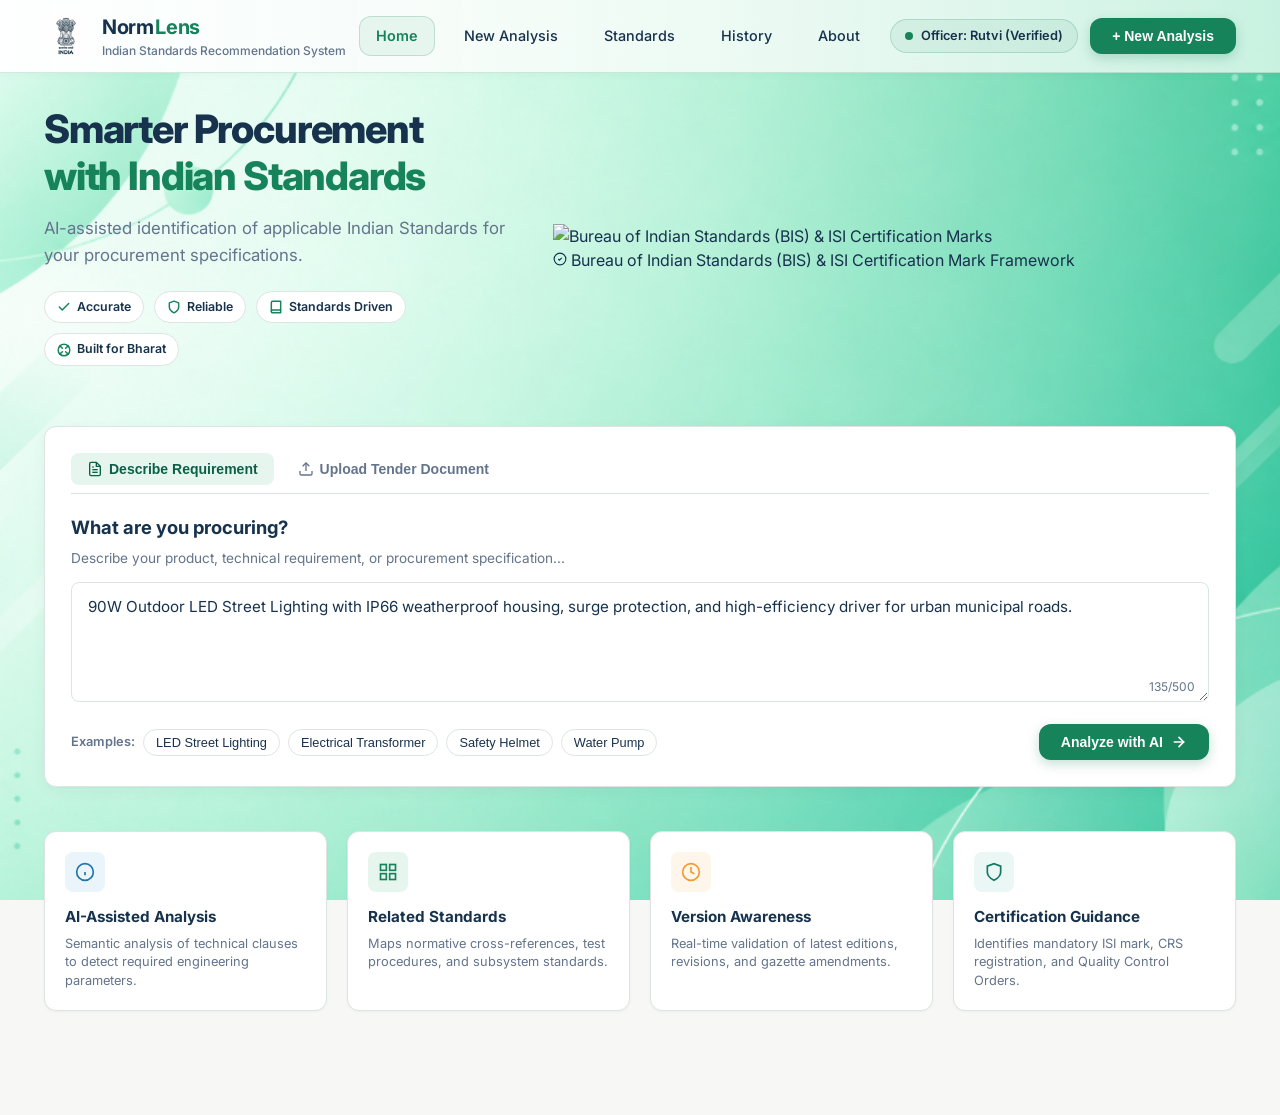
==== Frontend/index.html @ 48583208 "feat(track-02): Implement Database, Authentication, History Audit, and Frontend API Integration (Rut" ====
<!DOCTYPE html>
<html lang="en">
<head>
  <meta charset="UTF-8">
  <meta name="viewport" content="width=device-width, initial-scale=1.0">
  <title>NormLens — Indian Standards Recommendation System | SIH 2026</title>
  <link rel="preconnect" href="https://fonts.googleapis.com">
  <link rel="preconnect" href="https://fonts.gstatic.com" crossorigin>
  <link href="https://fonts.googleapis.com/css2?family=Inter:wght@400;500;600;700;800&display=swap" rel="stylesheet">
  <link rel="stylesheet" href="styles.css">
</head>
<body>

  <!-- Primary Site Navigation -->
  <header class="site-header">
    <div class="header-container">
      <div class="brand-group" data-navigate="home">
        <div class="emblem-icon">
          <!-- State Emblem of India (Simple 2D Flat Lion Capital) -->
          <img 
            src="assets/state_emblem_of_india_2d.jpg" 
            alt="State Emblem of India" 
            class="national-emblem-img">
        </div>
        <div class="brand-titles">
          <div class="brand-title">
            Norm<span class="highlight">Lens</span>
          </div>
          <div class="brand-subtitle">Indian Standards Recommendation System</div>
        </div>
      </div>

      <nav class="site-nav">
        <a class="nav-link active" data-navigate="home" data-view="home">Home</a>
        <a class="nav-link" data-navigate="new-analysis" data-view="new-analysis">New Analysis</a>
        <a class="nav-link" data-navigate="standards" data-view="standards">Standards</a>
        <a class="nav-link" data-navigate="history" data-view="history">History</a>
        <a class="nav-link" data-navigate="about" data-view="about">About</a>
      </nav>

      <div class="header-actions" style="display: flex; gap: 12px; align-items: center;">
        <div id="officerStatusBadge" class="officer-badge" style="display: flex; align-items: center; gap: 8px; font-size: 0.8rem; font-weight: 600; background: rgba(22,131,91,0.08); padding: 6px 14px; border-radius: 20px; border: 1px solid rgba(22,131,91,0.2); cursor: pointer;" onclick="promptOfficerLogin()">
          <span style="width: 8px; height: 8px; background: #16835B; border-radius: 50%;"></span>
          <span id="officerNameDisplay">Officer: Rutvi (Verified)</span>
        </div>
        <button class="btn-primary" data-navigate="new-analysis">
          <span>+ New Analysis</span>
        </button>
      </div>
    </div>
  </header>


  <!-- Main Application Body -->
  <main class="main-wrapper">

    <!-- ==========================================
         VIEW 1: HOME PAGE
         ========================================== -->
    <section id="view-home" class="view-section active">
      <!-- Hero Section -->
      <div class="hero-grid">
        <div class="hero-left">
          <h1 class="hero-heading">
            Smarter Procurement <br>
            <span class="green-text">with Indian Standards</span>
          </h1>
          <p class="hero-subheading">
            AI-assisted identification of applicable Indian Standards for your procurement specifications.
          </p>

          <div class="trust-badges-row">
            <div class="trust-badge-item">
              <svg width="14" height="14" viewBox="0 0 24 24" fill="none" stroke="currentColor" stroke-width="2.5" stroke-linecap="round" stroke-linejoin="round"><polyline points="20 6 9 17 4 12"></polyline></svg>
              Accurate
            </div>
            <div class="trust-badge-item">
              <svg width="14" height="14" viewBox="0 0 24 24" fill="none" stroke="currentColor" stroke-width="2.5" stroke-linecap="round" stroke-linejoin="round"><path d="M12 22s8-4 8-10V5l-8-3-8 3v7c0 6 8 10 8 10z"></path></svg>
              Reliable
            </div>
            <div class="trust-badge-item">
              <svg width="14" height="14" viewBox="0 0 24 24" fill="none" stroke="currentColor" stroke-width="2.5" stroke-linecap="round" stroke-linejoin="round"><path d="M4 19.5A2.5 2.5 0 0 1 6.5 17H20"></path><path d="M6.5 2H20v20H6.5A2.5 2.5 0 0 1 4 19.5v-15A2.5 2.5 0 0 1 6.5 2z"></path></svg>
              Standards Driven
            </div>
            <div class="trust-badge-item">
              <svg width="14" height="14" viewBox="0 0 24 24" fill="none" stroke="currentColor" stroke-width="2.5" stroke-linecap="round" stroke-linejoin="round"><circle cx="12" cy="12" r="10"></circle><path d="m4.93 4.93 4.24 4.24"></path><path d="m14.83 9.17 4.24-4.24"></path><path d="m14.83 14.83 4.24 4.24"></path><path d="m9.17 14.83-4.24 4.24"></path></svg>
              Built for Bharat
            </div>
          </div>
        </div>

        <!-- Institutional Indian Standards Certification Showcase -->
        <div class="hero-illustration-box">
          <div class="standards-showcase-wrap">
            <img 
              src="assets/indian_standards_marks.jpg" 
              alt="Bureau of Indian Standards (BIS) & ISI Certification Marks" 
              class="standards-showcase-img">
          </div>
          <div class="illustration-caption">
            <svg width="14" height="14" viewBox="0 0 24 24" fill="none" stroke="currentColor" stroke-width="2"><circle cx="12" cy="12" r="10"></circle><path d="m9 12 2 2 4-4"></path></svg>
            Bureau of Indian Standards (BIS) & ISI Certification Mark Framework
          </div>
        </div>
      </div>

      <!-- Main User Action Card -->
      <div class="procurement-card" id="homeInputCard">
        <div class="card-tab-nav">
          <button class="tab-btn active" data-tab="text" onclick="switchTab('text', 'home')">
            <svg width="16" height="16" viewBox="0 0 24 24" fill="none" stroke="currentColor" stroke-width="2"><path d="M14 2H6a2 2 0 0 0-2 2v16a2 2 0 0 0 2 2h12a2 2 0 0 0 2-2V8z"></path><polyline points="14 2 14 8 20 8"></polyline><line x1="16" y1="13" x2="8" y2="13"></line><line x1="16" y1="17" x2="8" y2="17"></line><polyline points="10 9 9 9 8 9"></polyline></svg>
            Describe Requirement
          </button>
          <button class="tab-btn" data-tab="file" onclick="switchTab('file', 'home')">
            <svg width="16" height="16" viewBox="0 0 24 24" fill="none" stroke="currentColor" stroke-width="2"><path d="M21 15v4a2 2 0 0 1-2 2H5a2 2 0 0 1-2-2v-4"></path><polyline points="17 8 12 3 7 8"></polyline><line x1="12" y1="3" x2="12" y2="15"></line></svg>
            Upload Tender Document
          </button>
        </div>

        <h2 class="card-title">What are you procuring?</h2>
        <p class="card-description">
          Describe your product, technical requirement, or procurement specification...
        </p>

        <!-- Pane 1: Textarea -->
        <div class="tab-pane-text">
          <div class="procure-textarea-wrap">
            <textarea 
              id="mainRequirementInput" 
              class="procure-textarea" 
              maxlength="500" 
              placeholder="e.g., Procurement of 90W Outdoor LED Street Lighting fixtures with IP66 protection, surge endurance, and electronic drivers for urban road safety..."></textarea>
            <span class="char-counter" id="mainCharCounter">0/500</span>
          </div>
        </div>

        <!-- Pane 2: PDF Upload -->
        <div class="tab-pane-file" style="display: none;">
          <input type="file" id="homeFileInput" accept=".pdf" style="display: none;">
          <div class="upload-dropzone" id="homeDropzone">
            <div class="upload-icon-circle">
              <svg width="22" height="22" viewBox="0 0 24 24" fill="none" stroke="currentColor" stroke-width="2"><path d="M21 15v4a2 2 0 0 1-2 2H5a2 2 0 0 1-2-2v-4"></path><polyline points="17 8 12 3 7 8"></polyline><line x1="12" y1="3" x2="12" y2="15"></line></svg>
            </div>
            <div class="upload-dropzone-text">Upload Tender PDF Document</div>
            <div class="upload-dropzone-sub">Drag and drop procurement tender specification or click to browse (Max 15MB)</div>
          </div>

          <div class="file-uploaded-chip" id="homeFileChip" style="display: none;">
            <div class="file-uploaded-info">
              <svg width="18" height="18" viewBox="0 0 24 24" fill="none" stroke="currentColor" stroke-width="2.5"><polyline points="20 6 9 17 4 12"></polyline></svg>
              <span class="file-name-display">Tender_Specification.pdf</span>
            </div>
            <button class="btn-remove-file" onclick="removeUploadedFile('home')">[ Remove ]</button>
          </div>
        </div>

        <!-- Action Bar & Example Chips -->
        <div class="card-action-bar">
          <div class="example-chips-wrap">
            <span class="example-label">Examples:</span>
            <button class="chip-btn" data-query="90W Outdoor LED Street Lighting with IP66 weatherproof housing and surge protection">LED Street Lighting</button>
            <button class="chip-btn" data-query="11kV/415V 500kVA Distribution Transformer with copper windings and oil cooling">Electrical Transformer</button>
            <button class="chip-btn" data-query="Industrial High-Density Polyethylene Safety Helmet with 4-point chin strap">Safety Helmet</button>
            <button class="chip-btn" data-query="Submersible Centrifugal Water Pump 5HP for clear cold agricultural water supply">Water Pump</button>
          </div>

          <button class="btn-primary" onclick="startAnalysis('home')">
            <span>Analyze with AI</span>
            <svg width="16" height="16" viewBox="0 0 24 24" fill="none" stroke="currentColor" stroke-width="2.5" stroke-linecap="round" stroke-linejoin="round"><line x1="5" y1="12" x2="19" y2="12"></line><polyline points="12 5 19 12 12 19"></polyline></svg>
          </button>
        </div>
      </div>

      <!-- Trust Indicators: 4 compact blocks -->
      <div class="trust-indicators-grid">
        <div class="trust-block-card">
          <div class="trust-block-icon icon-soft-blue">
            <svg width="20" height="20" viewBox="0 0 24 24" fill="none" stroke="currentColor" stroke-width="2"><circle cx="12" cy="12" r="10"></circle><path d="M12 16v-4"></path><path d="M12 8h.01"></path></svg>
          </div>
          <h3 class="trust-block-title">AI-Assisted Analysis</h3>
          <p class="trust-block-desc">Semantic analysis of technical clauses to detect required engineering parameters.</p>
        </div>

        <div class="trust-block-card">
          <div class="trust-block-icon icon-soft-green">
            <svg width="20" height="20" viewBox="0 0 24 24" fill="none" stroke="currentColor" stroke-width="2"><rect x="3" y="3" width="7" height="7"></rect><rect x="14" y="3" width="7" height="7"></rect><rect x="14" y="14" width="7" height="7"></rect><rect x="3" y="14" width="7" height="7"></rect></svg>
          </div>
          <h3 class="trust-block-title">Related Standards</h3>
          <p class="trust-block-desc">Maps normative cross-references, test procedures, and subsystem standards.</p>
        </div>

        <div class="trust-block-card">
          <div class="trust-block-icon icon-soft-saffron">
            <svg width="20" height="20" viewBox="0 0 24 24" fill="none" stroke="currentColor" stroke-width="2"><circle cx="12" cy="12" r="10"></circle><polyline points="12 6 12 12 16 14"></polyline></svg>
          </div>
          <h3 class="trust-block-title">Version Awareness</h3>
          <p class="trust-block-desc">Real-time validation of latest editions, revisions, and gazette amendments.</p>
        </div>

        <div class="trust-block-card">
          <div class="trust-block-icon icon-soft-teal">
            <svg width="20" height="20" viewBox="0 0 24 24" fill="none" stroke="currentColor" stroke-width="2"><path d="M12 22s8-4 8-10V5l-8-3-8 3v7c0 6 8 10 8 10z"></path></svg>
          </div>
          <h3 class="trust-block-title">Certification Guidance</h3>
          <p class="trust-block-desc">Identifies mandatory ISI mark, CRS registration, and Quality Control Orders.</p>
        </div>
      </div>
    </section>

    <!-- ==========================================
         VIEW 2: NEW ANALYSIS PAGE
         ========================================== -->
    <section id="view-new-analysis" class="view-section">
      <!-- 3-Step Progress Indicator -->
      <div class="stepper-header">
        <div class="stepper-bar">
          <div class="step-item active">
            <span class="step-num">1</span>
            <span>Input</span>
          </div>
          <span class="step-arrow">→</span>
          <div class="step-item">
            <span class="step-num">2</span>
            <span>Analysis</span>
          </div>
          <span class="step-arrow">→</span>
          <div class="step-item">
            <span class="step-num">3</span>
            <span>Results</span>
          </div>
        </div>
      </div>

      <!-- Main Input Card -->
      <div class="procurement-card" id="newAnalysisCard" style="max-width: 860px; margin: 0 auto;">
        <div class="card-tab-nav">
          <button class="tab-btn active" data-tab="text" onclick="switchTab('text', 'new-analysis')">
            <svg width="16" height="16" viewBox="0 0 24 24" fill="none" stroke="currentColor" stroke-width="2"><path d="M14 2H6a2 2 0 0 0-2 2v16a2 2 0 0 0 2 2h12a2 2 0 0 0 2-2V8z"></path><polyline points="14 2 14 8 20 8"></polyline></svg>
            Describe Requirement
          </button>
          <button class="tab-btn" data-tab="file" onclick="switchTab('file', 'new-analysis')">
            <svg width="16" height="16" viewBox="0 0 24 24" fill="none" stroke="currentColor" stroke-width="2"><path d="M21 15v4a2 2 0 0 1-2 2H5a2 2 0 0 1-2-2v-4"></path><polyline points="17 8 12 3 7 8"></polyline><line x1="12" y1="3" x2="12" y2="15"></line></svg>
            Tender Document
          </button>
        </div>

        <h2 class="card-title">Describe your procurement requirement</h2>
        <p class="card-description">Enter technical parameters or upload tender specification documents for standard matching.</p>

        <!-- Tab Pane: Text -->
        <div class="tab-pane-text">
          <div class="procure-textarea-wrap">
            <textarea 
              id="newAnalysisInput" 
              class="procure-textarea" 
              maxlength="500" 
              placeholder="Describe your product, technical requirement, or procurement specification..."></textarea>
            <span class="char-counter" id="newAnalysisCharCounter">0/500</span>
          </div>
        </div>

        <!-- Tab Pane: File Upload -->
        <div class="tab-pane-file" style="display: none;">
          <input type="file" id="newAnalysisFileInput" accept=".pdf" style="display: none;">
          <div class="upload-dropzone" id="newAnalysisDropzone">
            <div class="upload-icon-circle">
              <svg width="22" height="22" viewBox="0 0 24 24" fill="none" stroke="currentColor" stroke-width="2"><path d="M21 15v4a2 2 0 0 1-2 2H5a2 2 0 0 1-2-2v-4"></path><polyline points="17 8 12 3 7 8"></polyline><line x1="12" y1="3" x2="12" y2="15"></line></svg>
            </div>
            <div class="upload-dropzone-text">Upload Tender PDF</div>
            <div class="upload-dropzone-sub">Drop PDF tender copy or technical specification schedule here</div>
          </div>

          <div class="file-uploaded-chip" id="newAnalysisFileChip" style="display: none;">
            <div class="file-uploaded-info">
              <svg width="18" height="18" viewBox="0 0 24 24" fill="none" stroke="currentColor" stroke-width="2.5"><polyline points="20 6 9 17 4 12"></polyline></svg>
              <span class="file-name-display">Tender_Specification.pdf</span>
            </div>
            <button class="btn-remove-file" onclick="removeUploadedFile('new-analysis')">[ Remove ]</button>
          </div>
        </div>

        <!-- Single Primary Action -->
        <div style="display: flex; justify-content: flex-end; margin-top: 20px;">
          <button class="btn-primary" onclick="startAnalysis('new-analysis')">
            <span>Analyze Specification</span>
            <svg width="16" height="16" viewBox="0 0 24 24" fill="none" stroke="currentColor" stroke-width="2.5"><polyline points="9 18 15 12 9 6"></polyline></svg>
          </button>
        </div>
      </div>
    </section>

    <!-- ==========================================
         VIEW 3: LOADING / ANALYSIS PAGE
         ========================================== -->
    <section id="view-loading" class="view-section">
      <div class="loading-card">
        <h2 class="loading-header-title">Analyzing Your Requirement</h2>
        <p class="loading-header-subtitle">
          Please wait while we identify applicable Indian Standards and related requirements.
        </p>

        <!-- Circular Progress Ring (Subtle Green/Blue) -->
        <div class="circle-progress-wrapper">
          <svg class="circle-progress-svg" viewBox="0 0 140 140">
            <circle class="circle-bg" cx="70" cy="70" r="60"></circle>
            <circle class="circle-fill" id="circleFill" cx="70" cy="70" r="60"></circle>
          </svg>
          <div class="circle-center-text">
            <span class="circle-percentage" id="circlePercentage">0%</span>
            <span class="circle-status-tag">Analyzing</span>
          </div>
        </div>

        <!-- Dynamic Ticker Box -->
        <div class="dynamic-ticker-box">
          <span class="ticker-pulse-dot"></span>
          <span id="dynamicTickerText">Reading specification...</span>
        </div>

        <!-- Vertical Progress Timeline (Strict 7 Stages) -->
        <div class="analysis-timeline" id="analysisTimeline">
          <!-- Dynamically populated via app.js -->
        </div>
      </div>
    </section>

    <!-- ==========================================
         VIEW 4: RESULTS PAGE
         ========================================== -->
    <section id="view-results" class="view-section">
      <!-- Top Banner -->
      <div class="results-header-banner">
        <div class="banner-left">
          <h1>Procurement Analysis Results</h1>
          <div class="banner-meta">
            <span class="status-badge-complete">✓ Analysis Complete</span>
            <span>Requirement:</span>
            <span class="submitted-req-badge" id="resultsQueryBadge">90W Outdoor LED Street Lighting</span>
          </div>
        </div>
        <div>
          <button class="btn-outline" onclick="exportProcurementReport()">
            <svg width="16" height="16" viewBox="0 0 24 24" fill="none" stroke="currentColor" stroke-width="2"><path d="M21 15v4a2 2 0 0 1-2 2H5a2 2 0 0 1-2-2v-4"></path><polyline points="7 10 12 15 17 10"></polyline><line x1="12" y1="15" x2="12" y2="3"></line></svg>
            Export Report
          </button>
        </div>
      </div>

      <!-- 4 Compact Summary Metric Cards -->
      <div class="summary-metrics-grid">
        <div class="metric-card">
          <div class="metric-label">Standards Found</div>
          <div class="metric-value green">8</div>
        </div>
        <div class="metric-card">
          <div class="metric-label">Related Standards</div>
          <div class="metric-value blue">14</div>
        </div>
        <div class="metric-card">
          <div class="metric-label">Version Status</div>
          <div class="metric-value" style="font-size: 1.25rem;">Current</div>
        </div>
        <div class="metric-card">
          <div class="metric-label">Certification</div>
          <div class="metric-value green" id="metricCert" style="font-size: 1.25rem;">Applicable</div>
        </div>
      </div>

      <!-- Section: Compliance Gaps & AI Fixes (Dynamic) -->
      <div id="complianceGapsSection" class="result-section" style="display: none; border-left: 4px solid #F39A32; background: #FFFDF8;">
        <div class="section-header">
          <h2 class="section-title" style="color: #B76E00;">
            <svg width="18" height="18" viewBox="0 0 24 24" fill="none" stroke="#B76E00" stroke-width="2"><path d="M10.29 3.86L1.82 18a2 2 0 0 0 1.71 3h16.94a2 2 0 0 0 1.71-3L13.71 3.86a2 2 0 0 0-3.42 0z"></path><line x1="12" y1="9" x2="12" y2="13"></line><line x1="12" y1="17" x2="12.01" y2="17"></line></svg>
            Compliance Gaps & AI-Proposed Revisions
          </h2>
          <div class="section-subtext">Automated gazette audit detected potential compliance issues or superseded standards in this tender</div>
        </div>
        <div id="gapsContainer" style="display: flex; flex-direction: column; gap: 12px; margin-top: 14px;"></div>
      </div>

      <!-- Section 1 — AI Understanding -->
      <div class="result-section">
        <div class="section-header">
          <h2 class="section-title">

            <svg width="18" height="18" viewBox="0 0 24 24" fill="none" stroke="var(--blue)" stroke-width="2"><circle cx="12" cy="12" r="10"></circle><line x1="12" y1="16" x2="12" y2="12"></line><line x1="12" y1="8" x2="12.01" y2="8"></line></svg>
            What We Understood
          </h2>
          <div class="section-subtext">Automated entity and parameter extraction from submitted requirement</div>
        </div>

        <div class="understanding-tags-grid">
          <div>
            <div class="understanding-col-title">Product</div>
            <div class="understanding-val" id="underProdVal">LED Street Lighting</div>
          </div>
          <div>
            <div class="understanding-col-title">Application</div>
            <div class="understanding-val" id="underAppVal">Outdoor / Road</div>
          </div>
          <div>
            <div class="understanding-col-title">Requirements & Constraints</div>
            <div class="tag-cloud" id="underTagCloud">
              <span class="spec-tag">90W</span>
              <span class="spec-tag">Outdoor</span>
              <span class="spec-tag">Road Application</span>
              <span class="spec-tag">Electrical Safety</span>
              <span class="spec-tag">Testing</span>
            </div>
          </div>
        </div>
      </div>

      <!-- Section 2 & 3 — Recommended Indian Standards (Top 3 Cards & Why Recommended) -->
      <div class="result-section">
        <div class="section-header">
          <h2 class="section-title">
            <svg width="18" height="18" viewBox="0 0 24 24" fill="none" stroke="var(--primary-green)" stroke-width="2"><path d="M14 2H6a2 2 0 0 0-2 2v16a2 2 0 0 0 2 2h12a2 2 0 0 0 2-2V8z"></path><polyline points="14 2 14 8 20 8"></polyline></svg>
            Recommended Indian Standards
          </h2>
          <div class="section-subtext">Standards relevant to the submitted procurement requirement (Top 3 Recommendations)</div>
        </div>

        <div id="recommendedCardsContainer">
          <!-- Dynamically populated via app.js -->
        </div>
      </div>

      <!-- Section 4 — Related Standards (Simple Institutional Relationship Graph) -->
      <div class="result-section">
        <div class="section-header">
          <h2 class="section-title">
            <svg width="18" height="18" viewBox="0 0 24 24" fill="none" stroke="var(--deep-green)" stroke-width="2"><rect x="3" y="3" width="7" height="7"></rect><rect x="14" y="3" width="7" height="7"></rect><rect x="14" y="14" width="7" height="7"></rect><rect x="3" y="14" width="7" height="7"></rect></svg>
            Related Standards
          </h2>
          <div class="section-subtext">Normative references and allied safety testing hierarchy</div>
        </div>

        <div class="standards-diagram-wrap">
          <div class="node-box primary">
            IS 10322 (Part 5/Sec 3)
            <div style="font-size: 0.7rem; font-weight: 500;">Main Luminaire Standard</div>
          </div>
          <div class="tree-vertical-line"></div>
          
          <div class="tree-branch-container">
            <div class="tree-subnode">
              IS 15885
              <span class="tree-subnode-tag">Safety (Driver)</span>
            </div>
            <div class="tree-subnode">
              IS 16102
              <span class="tree-subnode-tag">Testing (Performance)</span>
            </div>
            <div class="tree-subnode">
              IS 16103
              <span class="tree-subnode-tag">Installation & Optics</span>
            </div>
          </div>

          <div class="tree-vertical-line"></div>
          <div class="node-box" style="font-size: 0.8rem; background: #FFFFFF;">
            Normative Cross-References & Harmonized Guidelines
          </div>

          <div style="margin-top: 18px;">
            <button class="btn-outline" style="font-size: 0.8rem; padding: 6px 14px;" data-navigate="standards">
              View Related Standards (14)
            </button>
          </div>
        </div>
      </div>

      <!-- Section 5 — Version & Amendments Timeline -->
      <div class="result-section">
        <div class="section-header">
          <h2 class="section-title">
            <svg width="18" height="18" viewBox="0 0 24 24" fill="none" stroke="var(--saffron)" stroke-width="2"><circle cx="12" cy="12" r="10"></circle><polyline points="12 6 12 12 16 14"></polyline></svg>
            Version & Amendments
          </h2>
          <div class="section-subtext">Chronological gazette revisions and current enforceability timeline</div>
        </div>

        <div class="horizontal-version-timeline">
          <div class="timeline-connector-bar"></div>
          
          <div class="timeline-milestone">
            <div class="milestone-dot"></div>
            <div class="milestone-year">2018</div>
            <div class="milestone-desc">Published</div>
          </div>

          <div class="timeline-milestone">
            <div class="milestone-dot saffron"></div>
            <div class="milestone-year">2020</div>
            <div class="milestone-desc">Amendment 1</div>
          </div>

          <div class="timeline-milestone">
            <div class="milestone-dot saffron"></div>
            <div class="milestone-year">2023</div>
            <div class="milestone-desc">Amendment 2</div>
          </div>

          <div class="timeline-milestone">
            <div class="milestone-dot green"></div>
            <div class="milestone-year">2026</div>
            <div class="milestone-desc" style="color: var(--primary-green); font-weight: 700;">Current Active</div>
          </div>
        </div>
      </div>

      <!-- Section 6 — Certification Guidance -->
      <div class="result-section">
        <div class="section-header">
          <h2 class="section-title">
            <svg width="18" height="18" viewBox="0 0 24 24" fill="none" stroke="var(--primary-green)" stroke-width="2"><path d="M12 22s8-4 8-10V5l-8-3-8 3v7c0 6 8 10 8 10z"></path></svg>
            Certification Guidance
          </h2>
          <div class="section-subtext">Statutory conformity assessment schemes for public procurement</div>
        </div>

        <div class="cert-guidance-list">
          <div class="cert-item-card">
            <div class="cert-name">BIS Product Certification</div>
            <div class="cert-status applicable">● Applicable (ISI Scheme I)</div>
          </div>
          <div class="cert-item-card">
            <div class="cert-name">Compulsory Registration (CRS)</div>
            <div class="cert-status not-applicable">○ Not identified</div>
          </div>
          <div class="cert-item-card">
            <div class="cert-name">Hallmarking</div>
            <div class="cert-status not-applicable">○ Not applicable</div>
          </div>
        </div>

        <div class="cert-disclaimer">
          <svg width="14" height="14" viewBox="0 0 24 24" fill="none" stroke="currentColor" stroke-width="2"><circle cx="12" cy="12" r="10"></circle><line x1="12" y1="16" x2="12" y2="12"></line><line x1="12" y1="8" x2="12.01" y2="8"></line></svg>
          Verify regulatory applicability before final procurement use.
        </div>
      </div>

      <!-- Section 7 — Source / Verification -->
      <div class="verification-box">
        <div class="verification-left">
          <svg width="18" height="18" viewBox="0 0 24 24" fill="none" stroke="var(--primary-green)" stroke-width="2.5"><path d="M12 22s8-4 8-10V5l-8-3-8 3v7c0 6 8 10 8 10z"></path><polyline points="9 12 11 14 15 10"></polyline></svg>
          <span>Information Verification</span>
        </div>
        <div class="verification-meta">
          <span><strong>Source:</strong> Verified Standards Knowledge Base</span>
          <span><strong>Last Updated:</strong> 20 Sep 2026</span>
          <span><strong>Status:</strong> Current</span>
          <span><strong>AI Assistance:</strong> Enabled</span>
        </div>
      </div>

      <!-- Final Actions -->
      <div class="results-bottom-actions">
        <button class="btn-outline" onclick="exportProcurementReport()">
          Export Report
        </button>
        <button class="btn-primary" data-navigate="new-analysis">
          Start New Analysis
        </button>
      </div>
    </section>

    <!-- ==========================================
         VIEW 5: STANDARDS KNOWLEDGE BASE
         ========================================== -->
    <section id="view-standards" class="view-section">
      <div style="margin-bottom: 24px;">
        <h1 style="font-size: 1.5rem; font-weight: 800; color: var(--navy-text); margin-bottom: 4px;">Indian Standards</h1>
        <p style="font-size: 0.85rem; color: var(--secondary-text);">Search and explore the Bureau of Indian Standards (BIS) knowledge repository.</p>
      </div>

      <div class="catalog-search-bar">
        <input 
          type="text" 
          id="standardsSearchInput" 
          class="catalog-search-input" 
          placeholder="Search by standard number, title or topic..." 
          oninput="renderStandardsCatalog()">
        
        <select id="categoryFilter" class="filter-select" onchange="renderStandardsCatalog()">
          <option value="all">All Categories</option>
          <option value="Electrical & Lighting">Electrical & Lighting</option>
          <option value="Heavy Electrical">Heavy Electrical</option>
          <option value="Occupational Safety">Occupational Safety</option>
          <option value="Mechanical & Water">Mechanical & Water</option>
        </select>

        <select class="filter-select">
          <option value="all">Status: All</option>
          <option value="current">Current</option>
          <option value="revision">Under Revision</option>
        </select>

        <select class="filter-select">
          <option value="all">Year: All</option>
          <option value="2026">2026</option>
          <option value="2023">2023</option>
          <option value="2017">2017</option>
        </select>
      </div>

      <div class="standards-table-card">
        <table class="data-table">
          <thead>
            <tr>
              <th>Standard No</th>
              <th>Title & Description</th>
              <th>Category</th>
              <th>Status</th>
              <th>Action</th>
            </tr>
          </thead>
          <tbody id="standardsTableBody">
            <!-- Populated via app.js -->
          </tbody>
        </table>
      </div>
    </section>

    <!-- ==========================================
         VIEW 6: HISTORY PAGE
         ========================================== -->
    <section id="view-history" class="view-section">
      <div style="margin-bottom: 24px;">
        <h1 style="font-size: 1.5rem; font-weight: 800; color: var(--navy-text); margin-bottom: 4px;">Analysis History</h1>
        <p style="font-size: 0.85rem; color: var(--secondary-text);">Review previous procurement technical requirement evaluations.</p>
      </div>

      <div class="standards-table-card">
        <table class="data-table">
          <thead>
            <tr>
              <th>Requirement</th>
              <th>Date</th>
              <th>Standards Found</th>
              <th>Status</th>
              <th>Action</th>
            </tr>
          </thead>
          <tbody id="historyTableBody">
            <!-- Populated via app.js -->
          </tbody>
        </table>
      </div>
    </section>

    <!-- ==========================================
         VIEW 7: ABOUT PAGE
         ========================================== -->
    <section id="view-about" class="view-section">
      <div style="max-width: 840px; margin: 0 auto;">
        <div style="background: #FFFFFF; border: 1px solid var(--border-color); border-radius: var(--radius-lg); padding: 36px; box-shadow: var(--shadow-card);">
          <h1 style="font-size: 1.75rem; font-weight: 800; color: var(--navy-text); margin-bottom: 12px;">
            About NormLens
          </h1>
          <p style="font-size: 0.95rem; color: var(--secondary-text); line-height: 1.7; margin-bottom: 24px;">
            NormLens is an institutional artificial intelligence decision-support platform designed to streamline public and enterprise procurement in India. Developed for Smart India Hackathon (SIH) 2026 Problem Statement 26108, the system bridges the critical gap between complex technical procurement tender specifications and the authoritative catalogue of Indian Standards maintained by the Bureau of Indian Standards (BIS).
          </p>

          <div style="display: grid; grid-template-columns: 1fr 1fr; gap: 20px; margin-bottom: 28px;">
            <div style="background: var(--main-bg); padding: 20px; border-radius: var(--radius-sm); border: 1px solid var(--border-color);">
              <h3 style="font-size: 1rem; font-weight: 700; color: var(--deep-green); margin-bottom: 8px;">Why It Was Created</h3>
              <p style="font-size: 0.85rem; color: var(--secondary-text); line-height: 1.5;">
                Public procurement officers frequently encounter ambiguous technical terminology or outdated standards references in tender documents, leading to compliance disputes, delivery rejections, and legal delays. NormLens automates standard discovery with 100% version accuracy.
              </p>
            </div>

            <div style="background: var(--main-bg); padding: 20px; border-radius: var(--radius-sm); border: 1px solid var(--border-color);">
              <h3 style="font-size: 1rem; font-weight: 700; color: var(--blue); margin-bottom: 8px;">How AI Assists Procurement</h3>
              <p style="font-size: 0.85rem; color: var(--secondary-text); line-height: 1.5;">
                By utilizing dense semantic indexing, technical taxonomy extraction, and normative cross-reference mapping, our engine evaluates requirements against thousands of gazette standards in milliseconds while verifying active Quality Control Orders (QCO).
              </p>
            </div>
          </div>

          <div style="border-top: 1px solid var(--border-color); padding-top: 20px; display: flex; align-items: center; justify-content: space-between;">
            <div style="font-size: 0.8rem; color: var(--secondary-text);">
              <strong>Core Principles:</strong> Neatness &bull; Government-Grade Reliability &bull; Complete Transparency
            </div>
            <button class="btn-primary" data-navigate="new-analysis">Launch New Analysis</button>
          </div>
        </div>
      </div>
    </section>

  </main>

  <!-- Details Drawer / Modal Dialog -->
  <div class="modal-overlay" id="standardDetailsModal" onclick="if(event.target === this) closeStandardModal()">
    <div class="modal-container">
      <button class="modal-close-btn" onclick="closeStandardModal()" aria-label="Close">
        <svg width="20" height="20" viewBox="0 0 24 24" fill="none" stroke="currentColor" stroke-width="2.5"><line x1="18" y1="6" x2="6" y2="18"></line><line x1="6" y1="6" x2="18" y2="18"></line></svg>
      </button>
      <div id="modalBodyContent">
        <!-- Content inserted dynamically -->
      </div>
    </div>
  </div>

  <script src="app.js"></script>
</body>
</html>
---- Frontend/styles.css ----
/* ==========================================================================
   BharatStandards.AI - Institutional Design System Stylesheet
   SIH 2026 Problem Statement 26108
   Palette:
     Primary Green:  #16835B
     Deep Green:     #0B6045
     Soft Green:     #E7F5EF
     Sky Blue:       #EAF5FB
     Blue:           #2474A8
     Saffron:        #F39A32
     Warm Cream:     #FFFDF8
     Main Background:#F7F8F5
     White:          #FFFFFF
     Dark Navy Text: #17324D
     Secondary Text: #64748B
     Border:         #DCE5E1
     Success:        #16835B
     Warning:        #E99A2B
     Error:          #C94B4B
   ========================================================================== */

:root {
  --primary-green: #16835B;
  --deep-green: #0B6045;
  --soft-green: #E7F5EF;
  --sky-blue: #EAF5FB;
  --blue: #2474A8;
  --saffron: #F39A32;
  --warm-cream: #FFFDF8;
  --main-bg: #F7F8F5;
  --card-bg: #FFFFFF;
  --navy-text: #17324D;
  --secondary-text: #64748B;
  --border-color: #DCE5E1;
  --success: #16835B;
  --warning: #E99A2B;
  --error: #C94B4B;
  --radius-sm: 8px;
  --radius-md: 12px;
  --radius-lg: 16px;
  --radius-full: 9999px;
  --shadow-subtle: 0 1px 3px rgba(11, 96, 69, 0.04), 0 1px 2px rgba(11, 96, 69, 0.02);
  --shadow-card: 0 4px 16px rgba(23, 50, 77, 0.04), 0 1px 3px rgba(23, 50, 77, 0.02);
  --shadow-hover: 0 8px 24px rgba(22, 131, 91, 0.08), 0 2px 6px rgba(23, 50, 77, 0.04);
}

* {
  box-sizing: border-box;
  margin: 0;
  padding: 0;
}

body {
  font-family: 'Inter', -apple-system, BlinkMacSystemFont, "Segoe UI", Roboto, Helvetica, Arial, sans-serif;
  background-color: var(--main-bg);
  background-image: url('assets/web_bg.png');
  background-size: cover;
  background-position: center;
  background-repeat: no-repeat;
  background-attachment: fixed;
  color: var(--navy-text);
  line-height: 1.5;
  -webkit-font-smoothing: antialiased;
  -moz-osx-font-smoothing: grayscale;
  min-height: 100vh;
  display: flex;
  flex-direction: column;
}

/* ==========================================================================
   Header & Top Government Bar
   ========================================================================== */
.gov-top-bar {
  background-color: #FFFFFF;
  border-bottom: 1px solid var(--border-color);
  font-size: 0.75rem;
  color: var(--secondary-text);
  padding: 4px 0;
}

.gov-top-container {
  max-width: 1240px;
  margin: 0 auto;
  padding: 0 24px;
  display: flex;
  justify-content: space-between;
  align-items: center;
}

.gov-flag-stripe {
  display: inline-flex;
  gap: 6px;
  align-items: center;
  font-weight: 500;
}

.flag-accent {
  display: inline-block;
  width: 12px;
  height: 4px;
  background: linear-gradient(90deg, #F39A32 33%, #FFFFFF 33%, #FFFFFF 66%, #16835B 66%);
  border-radius: 1px;
}

.site-header {
  background: linear-gradient(90deg, rgba(255, 255, 255, 0.97) 0%, rgba(246, 252, 249, 0.95) 40%, rgba(232, 248, 241, 0.92) 75%, rgba(214, 245, 231, 0.9) 100%);
  backdrop-filter: blur(14px);
  -webkit-backdrop-filter: blur(14px);
  border-bottom: 1px solid rgba(22, 131, 91, 0.18);
  position: sticky;
  top: 0;
  z-index: 50;
  box-shadow: 0 2px 8px rgba(11, 96, 69, 0.04);
}

.header-container {
  max-width: 1240px;
  margin: 0 auto;
  padding: 12px 24px;
  display: flex;
  align-items: center;
  justify-content: space-between;
}

.brand-group {
  display: flex;
  align-items: center;
  gap: 14px;
  text-decoration: none;
  cursor: pointer;
}

.emblem-icon {
  width: 44px;
  height: 48px;
  display: flex;
  align-items: center;
  justify-content: center;
  background: transparent;
  border: none;
  flex-shrink: 0;
}

.national-emblem-img {
  width: 100%;
  height: 100%;
  object-fit: contain;
}

.brand-titles {
  display: flex;
  flex-direction: column;
}

.brand-title {
  font-size: 1.25rem;
  font-weight: 700;
  color: var(--navy-text);
  letter-spacing: -0.02em;
  display: flex;
  align-items: center;
  gap: 2px;
}

.brand-title .highlight {
  color: var(--primary-green);
}

.brand-title .ai-badge {
  font-size: 0.7rem;
  font-weight: 700;
  color: var(--blue);
  background: var(--sky-blue);
  padding: 1px 6px;
  border-radius: 4px;
  margin-left: 4px;
  border: 1px solid #c9e4f4;
}

.brand-subtitle {
  font-size: 0.75rem;
  color: var(--secondary-text);
  font-weight: 500;
}

.site-nav {
  display: flex;
  align-items: center;
  gap: 12px;
}

.nav-link {
  color: var(--navy-text);
  text-decoration: none;
  font-size: 0.9rem;
  font-weight: 500;
  padding: 8px 16px;
  border-radius: 12px;
  transition: all 0.2s ease;
  cursor: pointer;
  border: 1px solid transparent;
}

.nav-link:hover {
  color: var(--primary-green);
  background-color: rgba(231, 245, 239, 0.6);
}

.nav-link.active {
  color: var(--primary-green);
  font-weight: 600;
  background-color: #E7F5EF;
  border: 1px solid rgba(22, 131, 91, 0.2);
  border-radius: 12px;
}

.header-actions {
  display: flex;
  align-items: center;
  gap: 12px;
}

.lang-select {
  border: 1px solid var(--border-color);
  background: #FFFFFF;
  color: var(--navy-text);
  font-size: 0.85rem;
  padding: 7px 12px;
  border-radius: var(--radius-sm);
  cursor: pointer;
  outline: none;
  font-weight: 500;
}

.btn-primary {
  background-color: var(--primary-green);
  color: #FFFFFF;
  border: none;
  padding: 10px 22px;
  border-radius: 12px;
  font-size: 0.875rem;
  font-weight: 600;
  cursor: pointer;
  display: inline-flex;
  align-items: center;
  gap: 8px;
  transition: all 0.2s ease;
  box-shadow: 0 4px 12px rgba(22, 131, 91, 0.25);
}

.btn-primary:hover {
  background-color: var(--deep-green);
  box-shadow: 0 6px 16px rgba(22, 131, 91, 0.35);
  transform: translateY(-1px);
}

.btn-outline {
  background-color: #FFFFFF;
  color: var(--navy-text);
  border: 1px solid var(--border-color);
  padding: 9px 18px;
  border-radius: var(--radius-sm);
  font-size: 0.875rem;
  font-weight: 600;
  cursor: pointer;
  display: inline-flex;
  align-items: center;
  gap: 8px;
  transition: all 0.15s ease;
}

.btn-outline:hover {
  border-color: var(--primary-green);
  color: var(--primary-green);
  background-color: var(--soft-green);
}

/* ==========================================================================
   Layout Containers
   ========================================================================== */
.main-wrapper {
  flex: 1;
  max-width: 1240px;
  width: 100%;
  margin: 0 auto;
  padding: 32px 24px 64px 24px;
}

.view-section {
  display: none;
}

.view-section.active {
  display: block;
  animation: fadeIn 0.25s ease-out;
}

@keyframes fadeIn {
  from { opacity: 0; transform: translateY(6px); }
  to { opacity: 1; transform: translateY(0); }
}

/* ==========================================================================
   Home Page: Hero & Input Card
   ========================================================================== */
.hero-grid {
  display: grid;
  grid-template-columns: 0.9fr 1.3fr;
  gap: 36px;
  align-items: center;
  margin-bottom: 36px;
}

.hero-pill-badge {
  display: inline-flex;
  align-items: center;
  gap: 8px;
  padding: 4px 12px;
  background-color: var(--warm-cream);
  border: 1px solid #F6E6D2;
  border-radius: var(--radius-full);
  font-size: 0.8rem;
  font-weight: 600;
  color: #9C580E;
  margin-bottom: 16px;
}

.hero-pill-badge .saffron-dot {
  width: 7px;
  height: 7px;
  border-radius: 50%;
  background-color: var(--saffron);
}

.hero-heading {
  font-size: 2.45rem;
  line-height: 1.2;
  font-weight: 800;
  color: var(--navy-text);
  letter-spacing: -0.03em;
  margin-bottom: 16px;
}

.hero-heading .green-text {
  color: var(--primary-green);
}

.hero-subheading {
  font-size: 1.05rem;
  color: var(--secondary-text);
  line-height: 1.6;
  margin-bottom: 22px;
  max-width: 520px;
}

.trust-badges-row {
  display: flex;
  flex-wrap: wrap;
  gap: 10px;
  margin-bottom: 24px;
}

.trust-badge-item {
  display: inline-flex;
  align-items: center;
  gap: 6px;
  background-color: #FFFFFF;
  border: 1px solid var(--border-color);
  padding: 6px 12px;
  border-radius: var(--radius-full);
  font-size: 0.775rem;
  font-weight: 600;
  color: var(--navy-text);
}

.trust-badge-item svg {
  color: var(--primary-green);
}

/* ==========================================================================
   Hero Mini Image Slider Box (Positioned in Hero Right Column / Red Box)
   Institutional Card wrapper with smooth coverflow carousel inside
   ========================================================================== */
.hero-mini-slider-box {
  background: linear-gradient(155deg, #FFFFFF 0%, #F4F9F6 100%);
  border: 1px solid var(--border-color);
  border-radius: var(--radius-lg);
  padding: 16px 16px 14px 16px;
  position: relative;
  box-shadow: var(--shadow-card);
  overflow: hidden;
  display: flex;
  flex-direction: column;
}

.hero-mini-slider-box::before {
  content: "";
  position: absolute;
  top: 0;
  right: 0;
  width: 140px;
  height: 140px;
  background: radial-gradient(circle, rgba(22, 131, 91, 0.08) 0%, transparent 70%);
  pointer-events: none;
}

.mini-slider-wrapper {
  position: relative;
  width: 100%;
  height: 380px;
  overflow: hidden;
  border-radius: var(--radius-md);
  border: 1px solid var(--border-color);
  box-shadow: 0 4px 20px rgba(22, 131, 91, 0.08);
  background: #EAF5EF;
  display: flex;
  align-items: center;
  justify-content: center;
}

.mini-slider-track {
  position: relative;
  width: 100%;
  height: 100%;
}

/* Slide Cards in Mini Slider */
.mini-slider-card {
  position: absolute;
  top: 0;
  left: 50%;
  width: 90%;
  height: 100%;
  border-radius: 12px;
  overflow: hidden;
  user-select: none;
  cursor: pointer;
  box-sizing: border-box;
  will-change: transform, opacity, filter, box-shadow;
  transition: transform 0.55s cubic-bezier(0.22, 1, 0.36, 1),
              opacity 0.55s ease,
              filter 0.55s ease,
              box-shadow 0.55s ease;
}

.mini-slider-media {
  position: relative;
  width: 100%;
  height: 100%;
  overflow: hidden;
  background-color: #EAF5EF;
  border-radius: 12px;
}

.mini-slider-img {
  width: 100%;
  height: 100%;
  object-fit: contain;
  background-color: #EAF5EF;
  display: block;
  border-radius: 12px;
  transition: transform 0.4s ease;
}

.mini-slider-card.active:hover .mini-slider-img {
  transform: scale(1.02);
}

.mini-slider-gradient {
  position: absolute;
  inset: 0;
  background: linear-gradient(180deg, rgba(0, 0, 0, 0.04) 0%, rgba(0, 0, 0, 0.15) 45%, rgba(0, 0, 0, 0.75) 100%);
  pointer-events: none;
}

/* Mini caption overlay on active card */
.mini-slider-caption-overlay {
  position: absolute;
  bottom: 14px;
  left: 16px;
  right: 16px;
  display: flex;
  align-items: flex-start;
  gap: 8px;
  color: #FFFFFF;
  z-index: 5;
  text-shadow: 0 2px 8px rgba(0, 0, 0, 0.8);
  pointer-events: none;
}

.mini-caption-icon {
  display: flex;
  align-items: center;
  justify-content: center;
  margin-top: 1px;
}

.mini-caption-icon svg {
  color: #FFFFFF;
  filter: drop-shadow(0 2px 4px rgba(0, 0, 0, 0.6));
}

.mini-caption-text {
  display: flex;
  flex-direction: column;
}

.mini-caption-text .mini-title {
  font-size: 0.85rem;
  font-weight: 800;
  letter-spacing: 0.05em;
  line-height: 1.25;
  text-transform: uppercase;
  color: #FFFFFF;
}

.mini-caption-text .mini-subtitle {
  font-size: 0.65rem;
  font-weight: 600;
  letter-spacing: 0.08em;
  opacity: 0.9;
  text-transform: uppercase;
  color: #E2E8F0;
  margin-top: 2px;
}

/* Coverflow Card States */
.mini-slider-card.active {
  transform: translateX(-50%) scale(1);
  opacity: 1;
  filter: brightness(1);
  z-index: 10;
  cursor: default;
  box-shadow: 0 12px 32px rgba(11, 96, 69, 0.18), 0 4px 12px rgba(0, 0, 0, 0.08);
}

.mini-slider-card.prev-peek {
  transform: translateX(calc(-50% - 66%)) scale(0.92);
  opacity: 0.55;
  filter: brightness(0.7);
  z-index: 4;
  cursor: pointer;
}

.mini-slider-card.next-peek {
  transform: translateX(calc(-50% + 66%)) scale(0.92);
  opacity: 0.55;
  filter: brightness(0.7);
  z-index: 4;
  cursor: pointer;
}

.mini-slider-card.hidden-left {
  transform: translateX(calc(-50% - 110%)) scale(0.75);
  opacity: 0;
  filter: brightness(0.4);
  z-index: 1;
  pointer-events: none;
  visibility: hidden;
}

.mini-slider-card.hidden-right {
  transform: translateX(calc(-50% + 110%)) scale(0.75);
  opacity: 0;
  filter: brightness(0.4);
  z-index: 1;
  pointer-events: none;
  visibility: hidden;
}

/* Floating Navigation Arrows */
.mini-slider-arrow {
  position: absolute;
  top: 50%;
  transform: translateY(-50%);
  z-index: 20;
  width: 40px;
  height: 40px;
  border-radius: 50%;
  background: rgba(0, 0, 0, 0.42);
  border: 1.5px solid rgba(255, 255, 255, 0.55);
  backdrop-filter: blur(6px);
  -webkit-backdrop-filter: blur(6px);
  color: #FFFFFF;
  display: flex;
  align-items: center;
  justify-content: center;
  cursor: pointer;
  transition: all 0.2s ease;
  box-shadow: 0 3px 10px rgba(0, 0, 0, 0.25);
}

.mini-slider-arrow:hover {
  background: rgba(0, 0, 0, 0.72);
  border-color: #FFFFFF;
  transform: translateY(-50%) scale(1.08);
}

.mini-slider-arrow:active {
  transform: translateY(-50%) scale(0.95);
}

.mini-slider-arrow-prev {
  left: 12px;
}

.mini-slider-arrow-next {
  right: 12px;
}

/* Bottom Bar: Live Caption and Indicator Dots */
.mini-slider-bottom-bar {
  display: flex;
  align-items: center;
  justify-content: space-between;
  margin-top: 12px;
  padding: 0 4px;
  gap: 12px;
}

.mini-slider-caption {
  font-size: 0.8rem;
  color: var(--secondary-text);
  font-weight: 600;
  display: flex;
  align-items: center;
  gap: 6px;
  flex: 1;
  min-width: 0;
  white-space: nowrap;
  overflow: hidden;
  text-overflow: ellipsis;
}

.mini-slider-caption svg {
  flex-shrink: 0;
  color: var(--primary-green);
}

.mini-slider-dots {
  display: inline-flex;
  align-items: center;
  gap: 6px;
  flex-shrink: 0;
}

.mini-slider-dot {
  width: 7px;
  height: 7px;
  border-radius: 50%;
  background-color: #CBD5E1;
  border: none;
  padding: 0;
  cursor: pointer;
  transition: all 0.25s ease;
}

.mini-slider-dot:hover {
  background-color: var(--primary-green);
}

.mini-slider-dot.active {
  width: 12px;
  height: 12px;
  background-color: var(--primary-green);
  box-shadow: 0 0 8px rgba(22, 131, 91, 0.45);
  border: 1.5px solid #FFFFFF;
}

/* Responsive Breakpoints */
@media (max-width: 992px) {
  .hero-grid {
    grid-template-columns: 1fr;
    gap: 28px;
  }
  .mini-slider-wrapper {
    height: 330px;
  }
  .mini-slider-card {
    width: 92%;
  }
}

@media (max-width: 600px) {
  .mini-slider-wrapper {
    height: 230px;
  }
  .mini-slider-card {
    width: 96%;
  }
}

/* Main User Action Card */
.procurement-card {
  background-color: var(--card-bg);
  border: 1px solid var(--border-color);
  border-radius: var(--radius-md);
  padding: 26px;
  box-shadow: var(--shadow-card);
  margin-bottom: 44px;
}

.card-tab-nav {
  display: flex;
  gap: 8px;
  border-bottom: 1px solid var(--border-color);
  margin-bottom: 20px;
  padding-bottom: 8px;
}

.tab-btn {
  background: none;
  border: none;
  padding: 8px 16px;
  font-size: 0.875rem;
  font-weight: 600;
  color: var(--secondary-text);
  cursor: pointer;
  border-radius: var(--radius-sm);
  display: inline-flex;
  align-items: center;
  gap: 6px;
  transition: all 0.15s ease;
}

.tab-btn.active {
  color: var(--deep-green);
  background-color: var(--soft-green);
}

.card-title {
  font-size: 1.15rem;
  font-weight: 700;
  color: var(--navy-text);
  margin-bottom: 6px;
}

.card-description {
  font-size: 0.85rem;
  color: var(--secondary-text);
  margin-bottom: 14px;
}

.procure-textarea-wrap {
  position: relative;
  margin-bottom: 16px;
}

.procure-textarea {
  width: 100%;
  min-height: 120px;
  border: 1px solid var(--border-color);
  border-radius: var(--radius-sm);
  padding: 14px 16px;
  font-size: 0.95rem;
  color: var(--navy-text);
  font-family: inherit;
  resize: vertical;
  outline: none;
  background-color: #FFFFFF;
  transition: border-color 0.15s ease, box-shadow 0.15s ease;
}

.procure-textarea:focus {
  border-color: var(--primary-green);
  box-shadow: 0 0 0 3px rgba(22, 131, 91, 0.12);
}

.char-counter {
  position: absolute;
  bottom: 12px;
  right: 14px;
  font-size: 0.75rem;
  color: var(--secondary-text);
  pointer-events: none;
}

/* Upload Tab Content */
.upload-dropzone {
  border: 2px dashed var(--border-color);
  border-radius: var(--radius-sm);
  background: var(--warm-cream);
  padding: 36px 20px;
  text-align: center;
  cursor: pointer;
  transition: all 0.2s ease;
  margin-bottom: 16px;
}

.upload-dropzone:hover {
  border-color: var(--primary-green);
  background: #FCF8F0;
}

.upload-icon-circle {
  width: 44px;
  height: 44px;
  border-radius: 50%;
  background: var(--sky-blue);
  color: var(--blue);
  display: inline-flex;
  align-items: center;
  justify-content: center;
  margin-bottom: 12px;
}

.upload-dropzone-text {
  font-weight: 600;
  color: var(--navy-text);
  font-size: 0.95rem;
  margin-bottom: 4px;
}

.upload-dropzone-sub {
  font-size: 0.8rem;
  color: var(--secondary-text);
}

.file-uploaded-chip {
  display: flex;
  align-items: center;
  justify-content: space-between;
  width: 100%;
  background: var(--soft-green);
  border: 1px solid #C8EBD8;
  padding: 10px 16px;
  border-radius: var(--radius-sm);
  margin-bottom: 16px;
}

.file-uploaded-info {
  display: flex;
  align-items: center;
  gap: 8px;
  font-size: 0.875rem;
  font-weight: 600;
  color: var(--deep-green);
}

.btn-remove-file {
  background: none;
  border: none;
  color: var(--error);
  font-size: 0.8rem;
  font-weight: 600;
  cursor: pointer;
  padding: 4px 8px;
  border-radius: 4px;
}

.btn-remove-file:hover {
  text-decoration: underline;
}

.card-action-bar {
  display: flex;
  align-items: center;
  justify-content: space-between;
  flex-wrap: wrap;
  gap: 16px;
}

.example-chips-wrap {
  display: flex;
  align-items: center;
  gap: 8px;
  flex-wrap: wrap;
}

.example-label {
  font-size: 0.8rem;
  font-weight: 600;
  color: var(--secondary-text);
}

.chip-btn {
  background-color: #FFFFFF;
  border: 1px solid var(--border-color);
  color: var(--navy-text);
  font-size: 0.8rem;
  font-weight: 500;
  padding: 5px 12px;
  border-radius: var(--radius-full);
  cursor: pointer;
  transition: all 0.15s ease;
}

.chip-btn:hover {
  border-color: var(--primary-green);
  color: var(--primary-green);
  background-color: var(--soft-green);
}

/* Trust Indicators: 4 compact blocks */
.trust-indicators-grid {
  display: grid;
  grid-template-columns: repeat(4, 1fr);
  gap: 20px;
  margin-bottom: 40px;
}

.trust-block-card {
  background-color: var(--card-bg);
  border: 1px solid var(--border-color);
  border-radius: var(--radius-md);
  padding: 20px;
  box-shadow: var(--shadow-subtle);
  transition: transform 0.2s ease, box-shadow 0.2s ease;
}

.trust-block-card:hover {
  transform: translateY(-2px);
  box-shadow: var(--shadow-card);
  border-color: #c9ded5;
}

.trust-block-icon {
  width: 40px;
  height: 40px;
  border-radius: var(--radius-sm);
  display: flex;
  align-items: center;
  justify-content: center;
  margin-bottom: 14px;
}

.icon-soft-blue {
  background: var(--sky-blue);
  color: var(--blue);
}

.icon-soft-green {
  background: var(--soft-green);
  color: var(--primary-green);
}

.icon-soft-saffron {
  background: #FEF6EB;
  color: var(--saffron);
}

.icon-soft-teal {
  background: #EAF7F4;
  color: #117864;
}

.trust-block-title {
  font-size: 0.95rem;
  font-weight: 700;
  color: var(--navy-text);
  margin-bottom: 6px;
}

.trust-block-desc {
  font-size: 0.8rem;
  color: var(--secondary-text);
  line-height: 1.45;
}

/* ==========================================================================
   New Analysis Page (Workflow Stepper)
   ========================================================================== */
.stepper-header {
  display: flex;
  align-items: center;
  justify-content: center;
  margin-bottom: 32px;
}

.stepper-bar {
  display: flex;
  align-items: center;
  background-color: #FFFFFF;
  border: 1px solid var(--border-color);
  border-radius: var(--radius-full);
  padding: 6px 18px;
  box-shadow: var(--shadow-subtle);
}

.step-item {
  display: flex;
  align-items: center;
  gap: 8px;
  font-size: 0.85rem;
  font-weight: 600;
  color: var(--secondary-text);
  padding: 4px 8px;
}

.step-item.active {
  color: var(--primary-green);
}

.step-item.completed {
  color: var(--navy-text);
}

.step-num {
  width: 24px;
  height: 24px;
  border-radius: 50%;
  display: flex;
  align-items: center;
  justify-content: center;
  font-size: 0.75rem;
  font-weight: 700;
  background-color: #EDF2F0;
  color: var(--secondary-text);
}

.step-item.active .step-num {
  background-color: var(--primary-green);
  color: #FFFFFF;
}

.step-item.completed .step-num {
  background-color: var(--soft-green);
  color: var(--primary-green);
}

.step-arrow {
  color: var(--secondary-text);
  margin: 0 10px;
  font-size: 0.85rem;
}

/* ==========================================================================
   Loading / Processing Page (Dedicated Stage Timeline & Circle)
   ========================================================================== */
.loading-card {
  max-width: 680px;
  margin: 0 auto;
  background-color: #FFFFFF;
  border: 1px solid var(--border-color);
  border-radius: var(--radius-lg);
  padding: 44px 36px;
  box-shadow: var(--shadow-card);
  text-align: center;
}

.loading-header-title {
  font-size: 1.5rem;
  font-weight: 700;
  color: var(--navy-text);
  margin-bottom: 8px;
}

.loading-header-subtitle {
  font-size: 0.9rem;
  color: var(--secondary-text);
  max-width: 480px;
  margin: 0 auto 32px auto;
}

.circle-progress-wrapper {
  position: relative;
  width: 140px;
  height: 140px;
  margin: 0 auto 20px auto;
}

.circle-progress-svg {
  transform: rotate(-90deg);
  width: 140px;
  height: 140px;
}

.circle-bg {
  fill: none;
  stroke: #EDF2EF;
  stroke-width: 8;
}

.circle-fill {
  fill: none;
  stroke: var(--primary-green);
  stroke-width: 8;
  stroke-linecap: round;
  stroke-dasharray: 377;
  stroke-dashoffset: 377;
  transition: stroke-dashoffset 0.4s ease;
}

.circle-center-text {
  position: absolute;
  top: 50%;
  left: 50%;
  transform: translate(-50%, -50%);
  display: flex;
  flex-direction: column;
  align-items: center;
}

.circle-percentage {
  font-size: 1.6rem;
  font-weight: 800;
  color: var(--navy-text);
  line-height: 1;
}

.circle-status-tag {
  font-size: 0.7rem;
  font-weight: 600;
  color: var(--primary-green);
  text-transform: uppercase;
  letter-spacing: 0.05em;
  margin-top: 4px;
}

.dynamic-ticker-box {
  background-color: var(--main-bg);
  border: 1px solid var(--border-color);
  border-radius: var(--radius-sm);
  padding: 8px 16px;
  display: inline-flex;
  align-items: center;
  gap: 8px;
  font-size: 0.85rem;
  font-weight: 600;
  color: var(--blue);
  margin-bottom: 32px;
}

.ticker-pulse-dot {
  width: 8px;
  height: 8px;
  background-color: var(--blue);
  border-radius: 50%;
  animation: pulseDot 1.4s infinite;
}

@keyframes pulseDot {
  0% { transform: scale(0.95); opacity: 0.7; }
  50% { transform: scale(1.25); opacity: 1; }
  100% { transform: scale(0.95); opacity: 0.7; }
}

/* Vertical Progress Timeline */
.analysis-timeline {
  text-align: left;
  max-width: 440px;
  margin: 0 auto;
  position: relative;
}

.analysis-timeline::before {
  content: "";
  position: absolute;
  top: 14px;
  bottom: 14px;
  left: 13px;
  width: 2px;
  background-color: #E2ECE7;
}

.timeline-step {
  display: flex;
  align-items: center;
  gap: 14px;
  padding: 9px 0;
  position: relative;
  z-index: 2;
  transition: all 0.2s ease;
}

.step-indicator-node {
  width: 28px;
  height: 28px;
  border-radius: 50%;
  display: flex;
  align-items: center;
  justify-content: center;
  font-size: 0.75rem;
  font-weight: 700;
  background-color: #FFFFFF;
  border: 2px solid #D5E1DC;
  color: #8C9E97;
  flex-shrink: 0;
}

.timeline-step.completed .step-indicator-node {
  background-color: var(--primary-green);
  border-color: var(--primary-green);
  color: #FFFFFF;
}

.timeline-step.active .step-indicator-node {
  background-color: #FFFFFF;
  border-color: var(--blue);
  color: var(--blue);
  box-shadow: 0 0 0 4px rgba(36, 116, 168, 0.15);
}

.timeline-step-label {
  font-size: 0.875rem;
  font-weight: 500;
  color: var(--secondary-text);
}

.timeline-step.completed .timeline-step-label {
  color: var(--navy-text);
  font-weight: 600;
}

.timeline-step.active .timeline-step-label {
  color: var(--blue);
  font-weight: 700;
}

/* ==========================================================================
   Results Page: Institutional Breakdown
   ========================================================================== */
.results-header-banner {
  background-color: #FFFFFF;
  border: 1px solid var(--border-color);
  border-radius: var(--radius-md);
  padding: 22px 28px;
  box-shadow: var(--shadow-subtle);
  margin-bottom: 24px;
  display: flex;
  align-items: center;
  justify-content: space-between;
  flex-wrap: wrap;
  gap: 16px;
}

.banner-left h1 {
  font-size: 1.4rem;
  font-weight: 800;
  color: var(--navy-text);
  margin-bottom: 4px;
}

.banner-meta {
  display: flex;
  align-items: center;
  gap: 12px;
  font-size: 0.85rem;
  flex-wrap: wrap;
}

.status-badge-complete {
  display: inline-flex;
  align-items: center;
  gap: 6px;
  background-color: var(--soft-green);
  color: var(--deep-green);
  padding: 3px 10px;
  border-radius: var(--radius-full);
  font-weight: 600;
  font-size: 0.8rem;
  border: 1px solid #c2e5d5;
}

.submitted-req-badge {
  color: var(--navy-text);
  font-weight: 600;
  background: var(--main-bg);
  padding: 3px 10px;
  border-radius: 6px;
  border: 1px solid var(--border-color);
}

/* 4 Compact Summary Metric Cards */
.summary-metrics-grid {
  display: grid;
  grid-template-columns: repeat(4, 1fr);
  gap: 16px;
  margin-bottom: 24px;
}

.metric-card {
  background: #FFFFFF;
  border: 1px solid var(--border-color);
  border-radius: var(--radius-md);
  padding: 16px 20px;
  box-shadow: var(--shadow-subtle);
}

.metric-label {
  font-size: 0.775rem;
  font-weight: 600;
  color: var(--secondary-text);
  text-transform: uppercase;
  letter-spacing: 0.04em;
  margin-bottom: 4px;
}

.metric-value {
  font-size: 1.5rem;
  font-weight: 800;
  color: var(--navy-text);
}

.metric-value.green {
  color: var(--primary-green);
}

.metric-value.blue {
  color: var(--blue);
}

/* Section Box Pattern */
.result-section {
  background-color: #FFFFFF;
  border: 1px solid var(--border-color);
  border-radius: var(--radius-md);
  padding: 24px 28px;
  box-shadow: var(--shadow-subtle);
  margin-bottom: 24px;
}

.section-header {
  margin-bottom: 18px;
}

.section-title {
  font-size: 1.15rem;
  font-weight: 700;
  color: var(--navy-text);
  display: flex;
  align-items: center;
  gap: 8px;
}

.section-subtext {
  font-size: 0.825rem;
  color: var(--secondary-text);
  margin-top: 2px;
}

/* Section 1: AI Understanding */
.understanding-tags-grid {
  display: grid;
  grid-template-columns: 1fr 1fr 2fr;
  gap: 16px;
  background: var(--main-bg);
  border: 1px solid var(--border-color);
  border-radius: var(--radius-sm);
  padding: 16px;
}

.understanding-col-title {
  font-size: 0.75rem;
  text-transform: uppercase;
  letter-spacing: 0.04em;
  font-weight: 700;
  color: var(--secondary-text);
  margin-bottom: 6px;
}

.understanding-val {
  font-size: 0.95rem;
  font-weight: 600;
  color: var(--navy-text);
}

.tag-cloud {
  display: flex;
  flex-wrap: wrap;
  gap: 6px;
}

.spec-tag {
  background-color: #FFFFFF;
  border: 1px solid var(--border-color);
  padding: 4px 10px;
  border-radius: 4px;
  font-size: 0.775rem;
  font-weight: 600;
  color: var(--navy-text);
}

/* Section 2: Recommended Indian Standards */
.standard-recommendation-card {
  border: 1px solid var(--border-color);
  border-radius: var(--radius-md);
  padding: 20px;
  margin-bottom: 16px;
  background: #FFFFFF;
  transition: all 0.2s ease;
}

.standard-recommendation-card:hover {
  border-color: #B7D6C8;
  box-shadow: var(--shadow-card);
}

.standard-top-row {
  display: flex;
  align-items: flex-start;
  justify-content: space-between;
  gap: 16px;
  margin-bottom: 10px;
}

.standard-number-badge {
  display: inline-block;
  font-size: 0.85rem;
  font-weight: 800;
  color: var(--deep-green);
  background: var(--soft-green);
  padding: 3px 10px;
  border-radius: 6px;
  border: 1px solid #CCE8DC;
  margin-bottom: 6px;
}

.standard-title {
  font-size: 1.05rem;
  font-weight: 700;
  color: var(--navy-text);
  line-height: 1.35;
}

.standard-badges-right {
  display: flex;
  align-items: center;
  gap: 8px;
  flex-shrink: 0;
}

.relevance-score-badge {
  background-color: var(--sky-blue);
  color: var(--blue);
  font-weight: 700;
  font-size: 0.8rem;
  padding: 4px 10px;
  border-radius: var(--radius-full);
  border: 1px solid #CBE5F5;
}

.status-live-badge {
  display: inline-flex;
  align-items: center;
  gap: 5px;
  font-size: 0.75rem;
  font-weight: 700;
  color: var(--primary-green);
  background: var(--soft-green);
  padding: 4px 10px;
  border-radius: var(--radius-full);
}

.status-live-dot {
  width: 6px;
  height: 6px;
  border-radius: 50%;
  background: var(--primary-green);
}

.standard-description {
  font-size: 0.85rem;
  color: var(--secondary-text);
  line-height: 1.5;
  margin-bottom: 14px;
}

.standard-footer-actions {
  display: flex;
  align-items: center;
  justify-content: space-between;
  border-top: 1px solid var(--border-color);
  padding-top: 12px;
}

.btn-accordion-toggle {
  background: none;
  border: none;
  color: var(--blue);
  font-size: 0.825rem;
  font-weight: 600;
  cursor: pointer;
  display: inline-flex;
  align-items: center;
  gap: 4px;
}

.btn-accordion-toggle:hover {
  text-decoration: underline;
}

.why-recommended-content {
  display: none;
  margin-top: 14px;
  padding: 14px 16px;
  background-color: var(--main-bg);
  border-radius: var(--radius-sm);
  border-left: 3px solid var(--blue);
}

.why-recommended-content.expanded {
  display: block;
}

.why-checklist {
  list-style: none;
  display: grid;
  grid-template-columns: 1fr 1fr;
  gap: 8px;
  margin-top: 8px;
}

.why-checklist-item {
  font-size: 0.8rem;
  font-weight: 600;
  color: var(--navy-text);
  display: flex;
  align-items: center;
  gap: 6px;
}

.why-checklist-item svg {
  color: var(--primary-green);
  flex-shrink: 0;
}

/* Section 4: Related Standards Diagram */
.standards-diagram-wrap {
  background: var(--main-bg);
  border: 1px solid var(--border-color);
  border-radius: var(--radius-sm);
  padding: 24px;
  display: flex;
  flex-direction: column;
  align-items: center;
}

.node-box {
  background: #FFFFFF;
  border: 1px solid var(--border-color);
  padding: 10px 18px;
  border-radius: var(--radius-sm);
  font-size: 0.85rem;
  font-weight: 700;
  color: var(--navy-text);
  box-shadow: var(--shadow-subtle);
  text-align: center;
}

.node-box.primary {
  border-color: var(--primary-green);
  background-color: var(--soft-green);
  color: var(--deep-green);
  min-width: 240px;
}

.tree-vertical-line {
  width: 2px;
  height: 20px;
  background-color: #B5CCC2;
}

.tree-branch-container {
  display: flex;
  gap: 24px;
  position: relative;
  margin: 10px 0;
}

.tree-subnode {
  background: #FFFFFF;
  border: 1px solid var(--border-color);
  border-radius: var(--radius-sm);
  padding: 8px 14px;
  font-size: 0.8rem;
  font-weight: 600;
  color: var(--navy-text);
  min-width: 130px;
  text-align: center;
  box-shadow: var(--shadow-subtle);
}

.tree-subnode-tag {
  font-size: 0.7rem;
  color: var(--secondary-text);
  font-weight: 500;
  display: block;
}

/* Section 5: Version & Amendments Timeline */
.horizontal-version-timeline {
  display: flex;
  align-items: center;
  justify-content: space-between;
  padding: 24px 32px;
  background: var(--main-bg);
  border: 1px solid var(--border-color);
  border-radius: var(--radius-sm);
  position: relative;
}

.timeline-milestone {
  display: flex;
  flex-direction: column;
  align-items: center;
  position: relative;
  z-index: 2;
}

.milestone-dot {
  width: 18px;
  height: 18px;
  border-radius: 50%;
  background: #CBD5E1;
  border: 3px solid #FFFFFF;
  box-shadow: 0 0 0 1px #94A3B8;
  margin-bottom: 6px;
}

.milestone-dot.saffron {
  background: var(--saffron);
  box-shadow: 0 0 0 1px var(--saffron);
}

.milestone-dot.green {
  background: var(--primary-green);
  box-shadow: 0 0 0 1px var(--primary-green);
}

.milestone-year {
  font-size: 0.85rem;
  font-weight: 700;
  color: var(--navy-text);
}

.milestone-desc {
  font-size: 0.725rem;
  color: var(--secondary-text);
}

.timeline-connector-bar {
  position: absolute;
  top: 33px;
  left: 56px;
  right: 56px;
  height: 2px;
  background: #CBD5E1;
  z-index: 1;
}

/* Section 6: Certification Guidance */
.cert-guidance-list {
  display: grid;
  grid-template-columns: repeat(3, 1fr);
  gap: 16px;
  margin-bottom: 12px;
}

.cert-item-card {
  border: 1px solid var(--border-color);
  border-radius: var(--radius-sm);
  padding: 14px;
  background: #FFFFFF;
}

.cert-name {
  font-size: 0.85rem;
  font-weight: 700;
  color: var(--navy-text);
  margin-bottom: 4px;
}

.cert-status {
  font-size: 0.75rem;
  font-weight: 600;
  display: flex;
  align-items: center;
  gap: 6px;
}

.cert-status.applicable {
  color: var(--primary-green);
}

.cert-status.not-applicable {
  color: var(--secondary-text);
}

.cert-disclaimer {
  font-size: 0.75rem;
  color: var(--secondary-text);
  font-style: italic;
  display: flex;
  align-items: center;
  gap: 6px;
}

/* Section 7: Source / Verification */
.verification-box {
  display: flex;
  align-items: center;
  justify-content: space-between;
  background: var(--warm-cream);
  border: 1px solid #F4E8D6;
  border-radius: var(--radius-sm);
  padding: 12px 20px;
  font-size: 0.8rem;
  color: var(--navy-text);
}

.verification-left {
  display: flex;
  align-items: center;
  gap: 10px;
  font-weight: 600;
}

.verification-meta {
  display: flex;
  gap: 16px;
  color: var(--secondary-text);
}

/* Bottom Actions Row */
.results-bottom-actions {
  display: flex;
  align-items: center;
  justify-content: flex-end;
  gap: 14px;
  margin-top: 32px;
}

/* ==========================================================================
   Standards Catalog Page (Knowledge Base)
   ========================================================================== */
.catalog-search-bar {
  display: flex;
  gap: 12px;
  margin-bottom: 24px;
  flex-wrap: wrap;
}

.catalog-search-input {
  flex: 1;
  min-width: 260px;
  border: 1px solid var(--border-color);
  border-radius: var(--radius-sm);
  padding: 10px 16px;
  font-size: 0.9rem;
  outline: none;
  font-family: inherit;
}

.catalog-search-input:focus {
  border-color: var(--primary-green);
  box-shadow: 0 0 0 3px rgba(22, 131, 91, 0.1);
}

.filter-select {
  border: 1px solid var(--border-color);
  border-radius: var(--radius-sm);
  padding: 10px 14px;
  font-size: 0.85rem;
  color: var(--navy-text);
  background-color: #FFFFFF;
  outline: none;
  cursor: pointer;
}

.standards-table-card {
  background: #FFFFFF;
  border: 1px solid var(--border-color);
  border-radius: var(--radius-md);
  overflow: hidden;
  box-shadow: var(--shadow-subtle);
}

.data-table {
  width: 100%;
  border-collapse: collapse;
  text-align: left;
}

.data-table th {
  background: var(--main-bg);
  padding: 12px 20px;
  font-size: 0.775rem;
  font-weight: 700;
  text-transform: uppercase;
  letter-spacing: 0.04em;
  color: var(--secondary-text);
  border-bottom: 1px solid var(--border-color);
}

.data-table td {
  padding: 14px 20px;
  font-size: 0.85rem;
  color: var(--navy-text);
  border-bottom: 1px solid var(--border-color);
  vertical-align: middle;
}

.data-table tr:last-child td {
  border-bottom: none;
}

.data-table tr:hover td {
  background-color: #FCFDFB;
}

/* ==========================================================================
   Details Drawer / Modal
   ========================================================================== */
.modal-overlay {
  display: none;
  position: fixed;
  top: 0;
  left: 0;
  right: 0;
  bottom: 0;
  background: rgba(23, 50, 77, 0.4);
  backdrop-filter: blur(2px);
  z-index: 100;
  align-items: center;
  justify-content: center;
  padding: 20px;
}

.modal-overlay.active {
  display: flex;
}

.modal-container {
  background: #FFFFFF;
  border: 1px solid var(--border-color);
  border-radius: var(--radius-lg);
  max-width: 640px;
  width: 100%;
  max-height: 88vh;
  overflow-y: auto;
  padding: 28px;
  box-shadow: var(--shadow-hover);
  position: relative;
}

.modal-close-btn {
  position: absolute;
  top: 20px;
  right: 20px;
  background: none;
  border: none;
  color: var(--secondary-text);
  cursor: pointer;
  padding: 4px;
  border-radius: 4px;
}

.modal-close-btn:hover {
  color: var(--navy-text);
  background: var(--main-bg);
}

/* ==========================================================================
   Footer
   ========================================================================== */
.site-footer {
  background-color: #FFFFFF;
  border-top: 1px solid var(--border-color);
  padding: 24px 0;
  margin-top: auto;
  font-size: 0.8rem;
  color: var(--secondary-text);
}

.footer-container {
  max-width: 1240px;
  margin: 0 auto;
  padding: 0 24px;
  display: flex;
  align-items: center;
  justify-content: space-between;
  flex-wrap: wrap;
  gap: 12px;
}

.footer-badges {
  display: flex;
  align-items: center;
  gap: 14px;
}

/* ==========================================================================
   Print / Export Layout Stylesheet
   ========================================================================== */
@media print {
  body {
    background: #FFFFFF;
    color: #000000;
  }
  .gov-top-bar, .site-header, .site-footer, .results-bottom-actions, .card-tab-nav {
    display: none !important;
  }
  .main-wrapper {
    max-width: 100%;
    padding: 0;
  }
  .result-section, .procurement-card, .metric-card {
    box-shadow: none !important;
    border: 1px solid #CCC !important;
  }
}

/* ==========================================================================
   Responsive Breakpoints
   ========================================================================== */
@media (max-width: 992px) {
  .hero-grid {
    grid-template-columns: 1fr;
    gap: 32px;
  }
  .trust-indicators-grid {
    grid-template-columns: repeat(2, 1fr);
  }
  .summary-metrics-grid {
    grid-template-columns: repeat(2, 1fr);
  }
  .cert-guidance-list {
    grid-template-columns: 1fr;
  }
  .understanding-tags-grid {
    grid-template-columns: 1fr;
  }
}

@media (max-width: 640px) {
  .header-container {
    flex-direction: column;
    align-items: flex-start;
    gap: 12px;
  }
  .site-nav {
    flex-wrap: wrap;
    width: 100%;
  }
  .trust-indicators-grid {
    grid-template-columns: 1fr;
  }
  .summary-metrics-grid {
    grid-template-columns: 1fr;
  }
  .tree-branch-container {
    flex-direction: column;
    align-items: center;
  }
  .horizontal-version-timeline {
    flex-direction: column;
    gap: 20px;
    align-items: flex-start;
  }
  .timeline-connector-bar {
    display: none;
  }
}
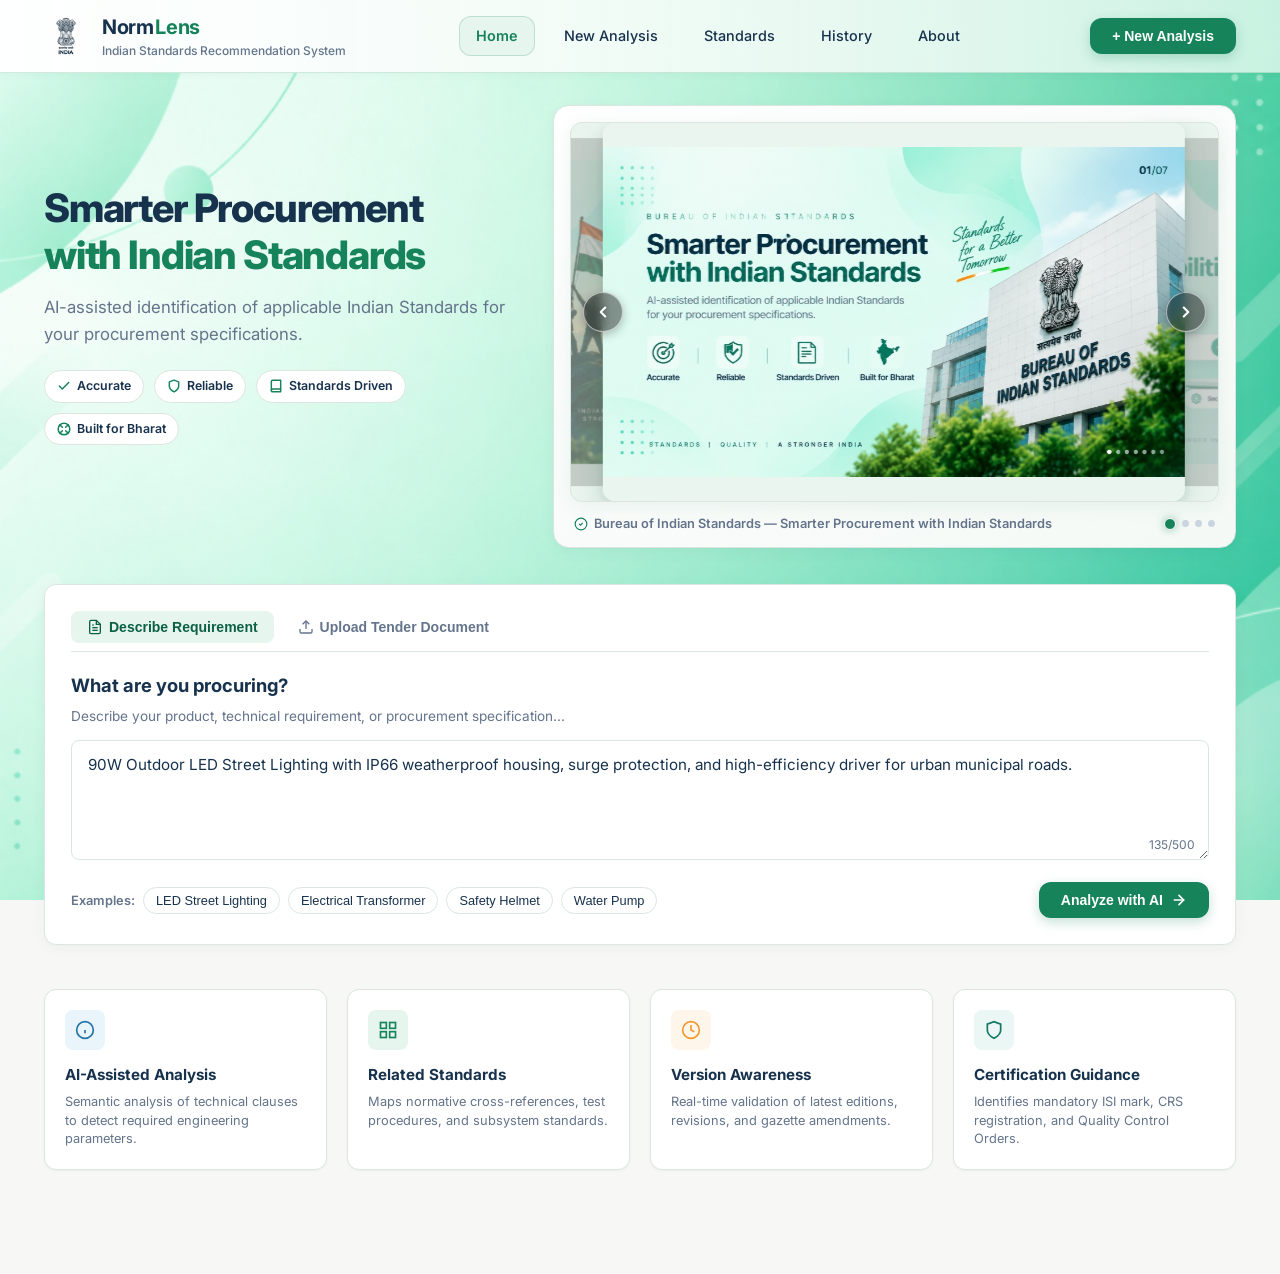
==== commit d89c893f: "Update frontend with latest ZIP from Rutvi" ====
--- a/Frontend/index.html
+++ b/Frontend/index.html
@@ -11,12 +11,12 @@
 </head>
 <body>
 
-  <!-- Primary Site Navigation -->
+  
   <header class="site-header">
     <div class="header-container">
       <div class="brand-group" data-navigate="home">
         <div class="emblem-icon">
-          <!-- State Emblem of India (Simple 2D Flat Lion Capital) -->
+          
           <img 
             src="assets/state_emblem_of_india_2d.jpg" 
             alt="State Emblem of India" 
@@ -38,18 +38,13 @@
         <a class="nav-link" data-navigate="about" data-view="about">About</a>
       </nav>
 
-      <div class="header-actions" style="display: flex; gap: 12px; align-items: center;">
-        <div id="officerStatusBadge" class="officer-badge" style="display: flex; align-items: center; gap: 8px; font-size: 0.8rem; font-weight: 600; background: rgba(22,131,91,0.08); padding: 6px 14px; border-radius: 20px; border: 1px solid rgba(22,131,91,0.2); cursor: pointer;" onclick="promptOfficerLogin()">
-          <span style="width: 8px; height: 8px; background: #16835B; border-radius: 50%;"></span>
-          <span id="officerNameDisplay">Officer: Rutvi (Verified)</span>
-        </div>
+      <div class="header-actions">
         <button class="btn-primary" data-navigate="new-analysis">
           <span>+ New Analysis</span>
         </button>
       </div>
     </div>
   </header>
-
 
   <!-- Main Application Body -->
   <main class="main-wrapper">
@@ -89,17 +84,62 @@
           </div>
         </div>
 
-        <!-- Institutional Indian Standards Certification Showcase -->
-        <div class="hero-illustration-box">
-          <div class="standards-showcase-wrap">
-            <img 
-              src="assets/indian_standards_marks.jpg" 
-              alt="Bureau of Indian Standards (BIS) & ISI Certification Marks" 
-              class="standards-showcase-img">
-          </div>
-          <div class="illustration-caption">
-            <svg width="14" height="14" viewBox="0 0 24 24" fill="none" stroke="currentColor" stroke-width="2"><circle cx="12" cy="12" r="10"></circle><path d="m9 12 2 2 4-4"></path></svg>
-            Bureau of Indian Standards (BIS) & ISI Certification Mark Framework
+        <!-- Mini Image Slider (Positioned in the red box area) -->
+        <div class="hero-mini-slider-box" id="heroMiniSliderBox">
+          <div class="mini-slider-wrapper" id="normlensSliderWrapper">
+            <!-- Prev Slide Arrow Button -->
+            <button class="mini-slider-arrow mini-slider-arrow-prev" id="sliderPrevBtn" aria-label="Previous Slide">
+              <svg width="18" height="18" viewBox="0 0 24 24" fill="none" stroke="currentColor" stroke-width="2.8" stroke-linecap="round" stroke-linejoin="round">
+                <polyline points="15 18 9 12 15 6"></polyline>
+              </svg>
+            </button>
+
+            <!-- Slider Track -->
+            <div class="mini-slider-track" id="normlensSliderTrack">
+              <!-- Slide 0: Smarter Procurement with Indian Standards -->
+              <div class="mini-slider-card" data-slide-index="0" data-caption="Bureau of Indian Standards — Smarter Procurement with Indian Standards">
+                <div class="mini-slider-media">
+                  <img src="assets/slider_banner_1.jpg" alt="Smarter Procurement with Indian Standards" class="mini-slider-img">
+                </div>
+              </div>
+
+              <!-- Slide 1: One Search Many Possibilities -->
+              <div class="mini-slider-card" data-slide-index="1" data-caption="One Search, Many Possibilities — Find Applicable Standards Instantly">
+                <div class="mini-slider-media">
+                  <img src="assets/slider_banner_2.png" alt="One Search Many Possibilities" class="mini-slider-img">
+                </div>
+              </div>
+
+              <!-- Slide 2: Standards for a Safer Tomorrow -->
+              <div class="mini-slider-card" data-slide-index="2" data-caption="Standards for a Safer Tomorrow — Safety, Reliability &amp; Sustainability">
+                <div class="mini-slider-media">
+                  <img src="assets/slider_banner_3.png" alt="Standards for a Safer Tomorrow" class="mini-slider-img">
+                </div>
+              </div>
+
+              <!-- Slide 3: Built on Standards Powered by People -->
+              <div class="mini-slider-card" data-slide-index="3" data-caption="Built on Standards, Powered by People — Viksit Bharat Quality Mission">
+                <div class="mini-slider-media">
+                  <img src="assets/slider_banner_4.jpg" alt="Built on Standards Powered by People" class="mini-slider-img">
+                </div>
+              </div>
+            </div>
+
+            <!-- Next Slide Arrow Button -->
+            <button class="mini-slider-arrow mini-slider-arrow-next" id="sliderNextBtn" aria-label="Next Slide">
+              <svg width="18" height="18" viewBox="0 0 24 24" fill="none" stroke="currentColor" stroke-width="2.8" stroke-linecap="round" stroke-linejoin="round">
+                <polyline points="9 18 15 12 9 6"></polyline>
+              </svg>
+            </button>
+          </div>
+
+          <!-- Bottom Caption & Dots Bar -->
+          <div class="mini-slider-bottom-bar">
+            <div class="mini-slider-caption" id="miniSliderCaption">
+              <svg width="14" height="14" viewBox="0 0 24 24" fill="none" stroke="currentColor" stroke-width="2"><circle cx="12" cy="12" r="10"></circle><path d="m9 12 2 2 4-4"></path></svg>
+              <span id="miniSliderCaptionText">Bureau of Indian Standards — Smarter Procurement with Indian Standards</span>
+            </div>
+            <div class="mini-slider-dots" id="sliderDotsContainer"></div>
           </div>
         </div>
       </div>
@@ -362,27 +402,14 @@
         </div>
         <div class="metric-card">
           <div class="metric-label">Certification</div>
-          <div class="metric-value green" id="metricCert" style="font-size: 1.25rem;">Applicable</div>
-        </div>
-      </div>
-
-      <!-- Section: Compliance Gaps & AI Fixes (Dynamic) -->
-      <div id="complianceGapsSection" class="result-section" style="display: none; border-left: 4px solid #F39A32; background: #FFFDF8;">
-        <div class="section-header">
-          <h2 class="section-title" style="color: #B76E00;">
-            <svg width="18" height="18" viewBox="0 0 24 24" fill="none" stroke="#B76E00" stroke-width="2"><path d="M10.29 3.86L1.82 18a2 2 0 0 0 1.71 3h16.94a2 2 0 0 0 1.71-3L13.71 3.86a2 2 0 0 0-3.42 0z"></path><line x1="12" y1="9" x2="12" y2="13"></line><line x1="12" y1="17" x2="12.01" y2="17"></line></svg>
-            Compliance Gaps & AI-Proposed Revisions
-          </h2>
-          <div class="section-subtext">Automated gazette audit detected potential compliance issues or superseded standards in this tender</div>
-        </div>
-        <div id="gapsContainer" style="display: flex; flex-direction: column; gap: 12px; margin-top: 14px;"></div>
+          <div class="metric-value green" style="font-size: 1.25rem;">Applicable</div>
+        </div>
       </div>
 
       <!-- Section 1 — AI Understanding -->
       <div class="result-section">
         <div class="section-header">
           <h2 class="section-title">
-
             <svg width="18" height="18" viewBox="0 0 24 24" fill="none" stroke="var(--blue)" stroke-width="2"><circle cx="12" cy="12" r="10"></circle><line x1="12" y1="16" x2="12" y2="12"></line><line x1="12" y1="8" x2="12.01" y2="8"></line></svg>
             What We Understood
           </h2>
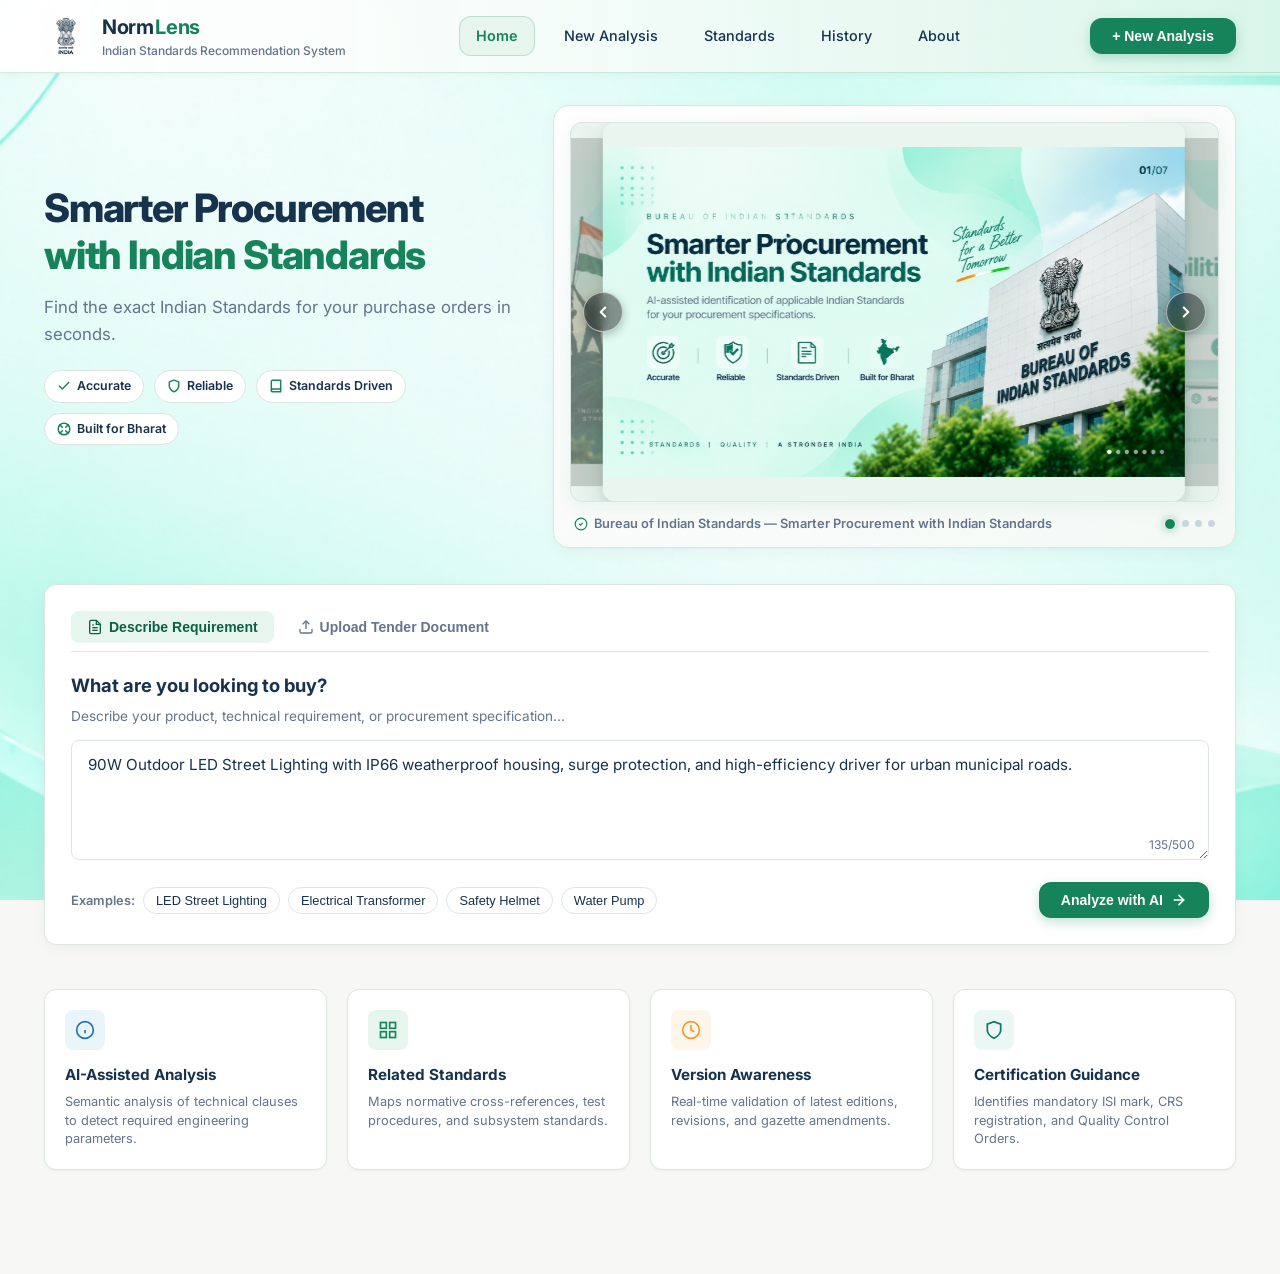
==== commit c67fba5b: "feat(frontend): update hero headline, new web background, and slider styling" ====
--- a/Frontend/index.html
+++ b/Frontend/index.html
@@ -7,7 +7,7 @@
   <link rel="preconnect" href="https://fonts.googleapis.com">
   <link rel="preconnect" href="https://fonts.gstatic.com" crossorigin>
   <link href="https://fonts.googleapis.com/css2?family=Inter:wght@400;500;600;700;800&display=swap" rel="stylesheet">
-  <link rel="stylesheet" href="styles.css">
+  <link rel="stylesheet" href="styles.css?v=3">
 </head>
 <body>
 
@@ -61,7 +61,7 @@
             <span class="green-text">with Indian Standards</span>
           </h1>
           <p class="hero-subheading">
-            AI-assisted identification of applicable Indian Standards for your procurement specifications.
+            Find the exact Indian Standards for your purchase orders in seconds.
           </p>
 
           <div class="trust-badges-row">
@@ -157,7 +157,7 @@
           </button>
         </div>
 
-        <h2 class="card-title">What are you procuring?</h2>
+        <h2 class="card-title">What are you looking to buy?</h2>
         <p class="card-description">
           Describe your product, technical requirement, or procurement specification...
         </p>
--- a/Frontend/styles.css
+++ b/Frontend/styles.css
@@ -53,7 +53,7 @@
 body {
   font-family: 'Inter', -apple-system, BlinkMacSystemFont, "Segoe UI", Roboto, Helvetica, Arial, sans-serif;
   background-color: var(--main-bg);
-  background-image: url('assets/web_bg.png');
+  background-image: url('assets/web_bg.png?v=3');
   background-size: cover;
   background-position: center;
   background-repeat: no-repeat;
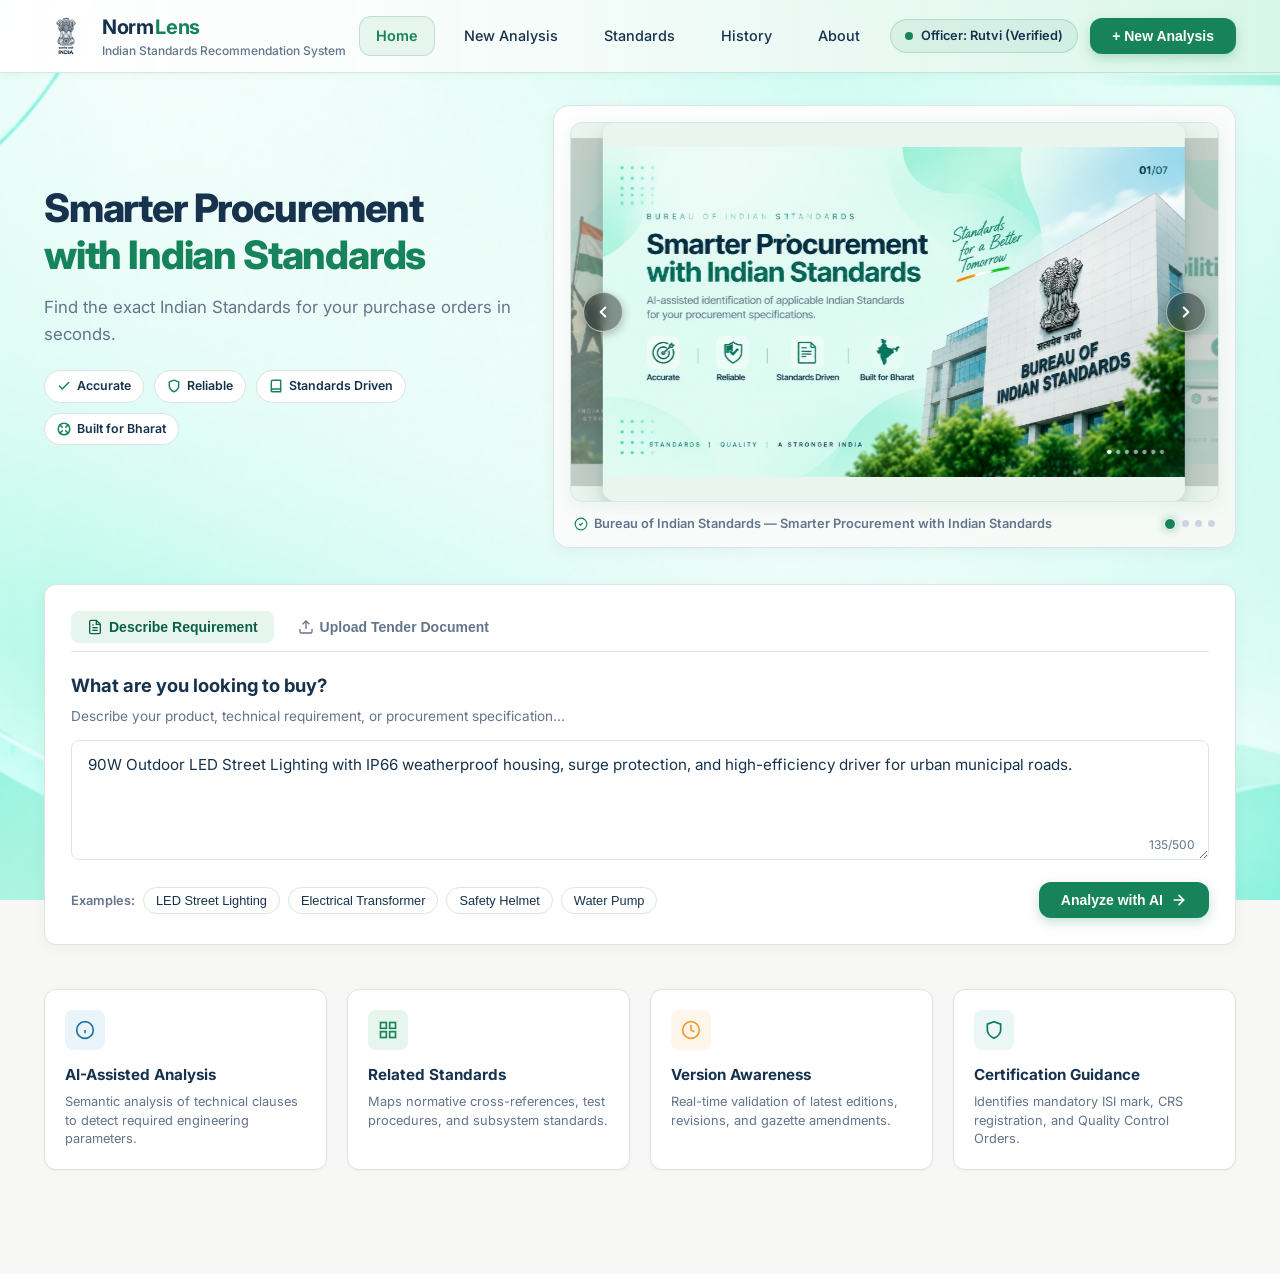
==== commit 23fc77ab: "Merge remote-tracking branch 'origin/main' into main (preserve frontend UI and backend integration)" ====
--- a/Frontend/index.html
+++ b/Frontend/index.html
@@ -38,13 +38,18 @@
         <a class="nav-link" data-navigate="about" data-view="about">About</a>
       </nav>
 
-      <div class="header-actions">
+      <div class="header-actions" style="display: flex; gap: 12px; align-items: center;">
+        <div id="officerStatusBadge" class="officer-badge" style="display: flex; align-items: center; gap: 8px; font-size: 0.8rem; font-weight: 600; background: rgba(22,131,91,0.08); padding: 6px 14px; border-radius: 20px; border: 1px solid rgba(22,131,91,0.2); cursor: pointer;" onclick="promptOfficerLogin()">
+          <span style="width: 8px; height: 8px; background: #16835B; border-radius: 50%;"></span>
+          <span id="officerNameDisplay">Officer: Rutvi (Verified)</span>
+        </div>
         <button class="btn-primary" data-navigate="new-analysis">
           <span>+ New Analysis</span>
         </button>
       </div>
     </div>
   </header>
+
 
   <!-- Main Application Body -->
   <main class="main-wrapper">
@@ -402,14 +407,27 @@
         </div>
         <div class="metric-card">
           <div class="metric-label">Certification</div>
-          <div class="metric-value green" style="font-size: 1.25rem;">Applicable</div>
-        </div>
+          <div class="metric-value green" id="metricCert" style="font-size: 1.25rem;">Applicable</div>
+        </div>
+      </div>
+
+      <!-- Section: Compliance Gaps & AI Fixes (Dynamic) -->
+      <div id="complianceGapsSection" class="result-section" style="display: none; border-left: 4px solid #F39A32; background: #FFFDF8;">
+        <div class="section-header">
+          <h2 class="section-title" style="color: #B76E00;">
+            <svg width="18" height="18" viewBox="0 0 24 24" fill="none" stroke="#B76E00" stroke-width="2"><path d="M10.29 3.86L1.82 18a2 2 0 0 0 1.71 3h16.94a2 2 0 0 0 1.71-3L13.71 3.86a2 2 0 0 0-3.42 0z"></path><line x1="12" y1="9" x2="12" y2="13"></line><line x1="12" y1="17" x2="12.01" y2="17"></line></svg>
+            Compliance Gaps & AI-Proposed Revisions
+          </h2>
+          <div class="section-subtext">Automated gazette audit detected potential compliance issues or superseded standards in this tender</div>
+        </div>
+        <div id="gapsContainer" style="display: flex; flex-direction: column; gap: 12px; margin-top: 14px;"></div>
       </div>
 
       <!-- Section 1 — AI Understanding -->
       <div class="result-section">
         <div class="section-header">
           <h2 class="section-title">
+
             <svg width="18" height="18" viewBox="0 0 24 24" fill="none" stroke="var(--blue)" stroke-width="2"><circle cx="12" cy="12" r="10"></circle><line x1="12" y1="16" x2="12" y2="12"></line><line x1="12" y1="8" x2="12.01" y2="8"></line></svg>
             What We Understood
           </h2>
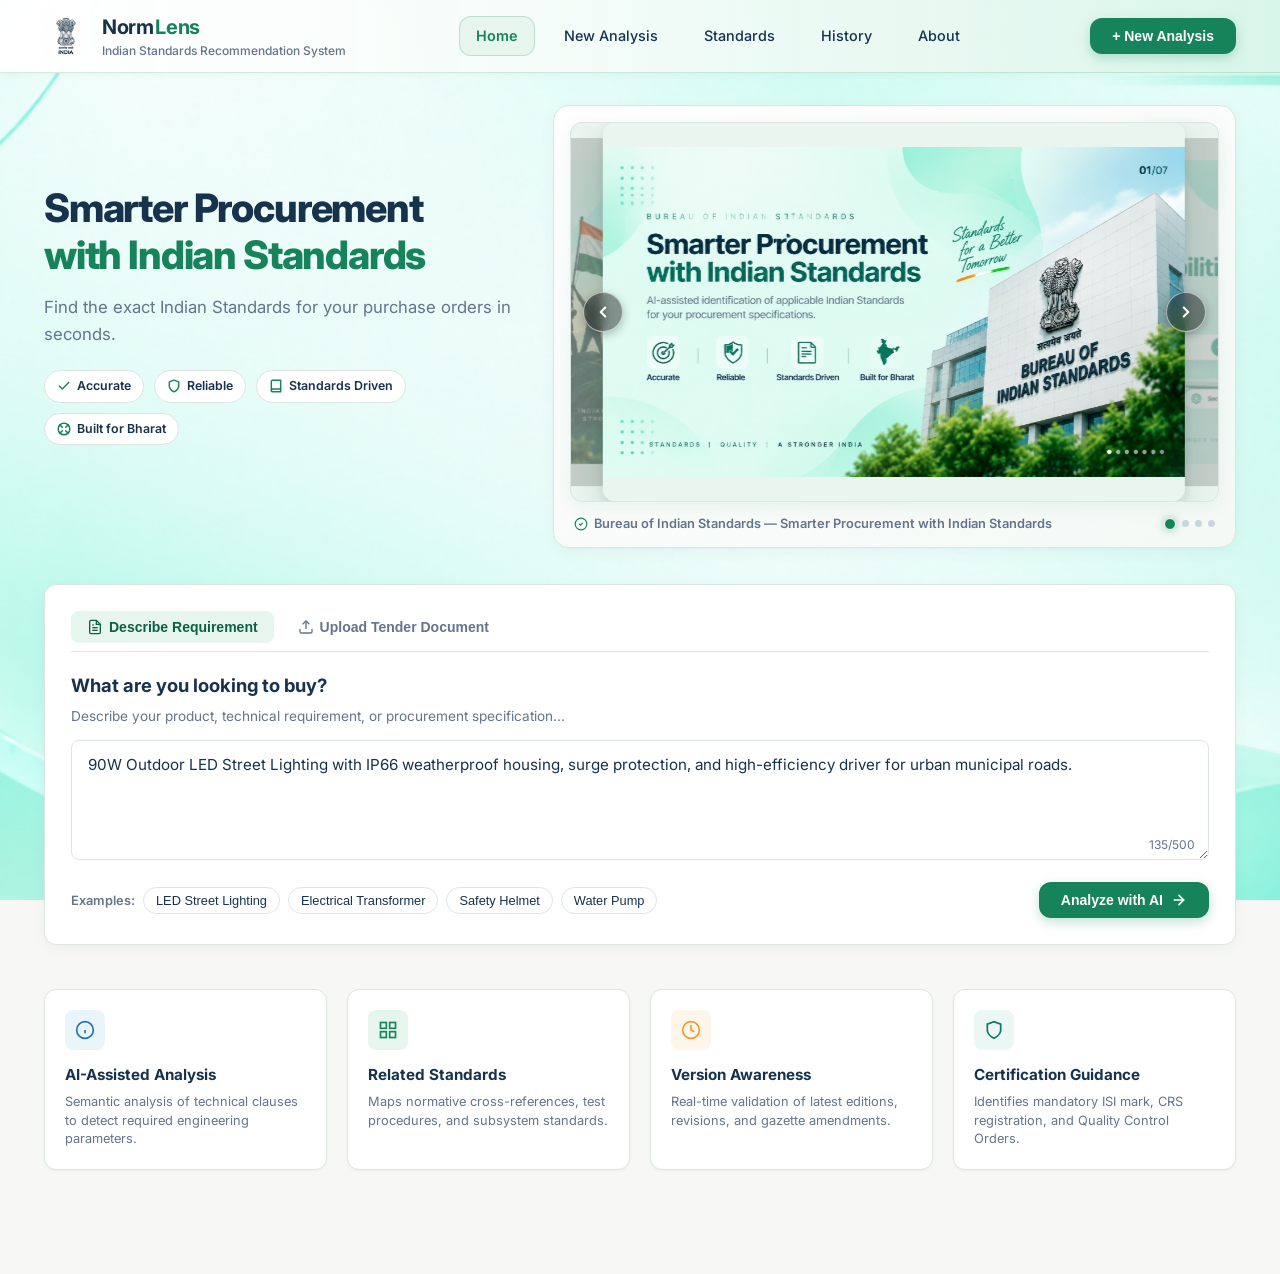
==== commit b6372e1c: "revert(frontend): restore pure frontend UI in Frontend folder" ====
--- a/Frontend/index.html
+++ b/Frontend/index.html
@@ -38,18 +38,13 @@
         <a class="nav-link" data-navigate="about" data-view="about">About</a>
       </nav>
 
-      <div class="header-actions" style="display: flex; gap: 12px; align-items: center;">
-        <div id="officerStatusBadge" class="officer-badge" style="display: flex; align-items: center; gap: 8px; font-size: 0.8rem; font-weight: 600; background: rgba(22,131,91,0.08); padding: 6px 14px; border-radius: 20px; border: 1px solid rgba(22,131,91,0.2); cursor: pointer;" onclick="promptOfficerLogin()">
-          <span style="width: 8px; height: 8px; background: #16835B; border-radius: 50%;"></span>
-          <span id="officerNameDisplay">Officer: Rutvi (Verified)</span>
-        </div>
+      <div class="header-actions">
         <button class="btn-primary" data-navigate="new-analysis">
           <span>+ New Analysis</span>
         </button>
       </div>
     </div>
   </header>
-
 
   <!-- Main Application Body -->
   <main class="main-wrapper">
@@ -407,27 +402,14 @@
         </div>
         <div class="metric-card">
           <div class="metric-label">Certification</div>
-          <div class="metric-value green" id="metricCert" style="font-size: 1.25rem;">Applicable</div>
-        </div>
-      </div>
-
-      <!-- Section: Compliance Gaps & AI Fixes (Dynamic) -->
-      <div id="complianceGapsSection" class="result-section" style="display: none; border-left: 4px solid #F39A32; background: #FFFDF8;">
-        <div class="section-header">
-          <h2 class="section-title" style="color: #B76E00;">
-            <svg width="18" height="18" viewBox="0 0 24 24" fill="none" stroke="#B76E00" stroke-width="2"><path d="M10.29 3.86L1.82 18a2 2 0 0 0 1.71 3h16.94a2 2 0 0 0 1.71-3L13.71 3.86a2 2 0 0 0-3.42 0z"></path><line x1="12" y1="9" x2="12" y2="13"></line><line x1="12" y1="17" x2="12.01" y2="17"></line></svg>
-            Compliance Gaps & AI-Proposed Revisions
-          </h2>
-          <div class="section-subtext">Automated gazette audit detected potential compliance issues or superseded standards in this tender</div>
-        </div>
-        <div id="gapsContainer" style="display: flex; flex-direction: column; gap: 12px; margin-top: 14px;"></div>
+          <div class="metric-value green" style="font-size: 1.25rem;">Applicable</div>
+        </div>
       </div>
 
       <!-- Section 1 — AI Understanding -->
       <div class="result-section">
         <div class="section-header">
           <h2 class="section-title">
-
             <svg width="18" height="18" viewBox="0 0 24 24" fill="none" stroke="var(--blue)" stroke-width="2"><circle cx="12" cy="12" r="10"></circle><line x1="12" y1="16" x2="12" y2="12"></line><line x1="12" y1="8" x2="12.01" y2="8"></line></svg>
             What We Understood
           </h2>
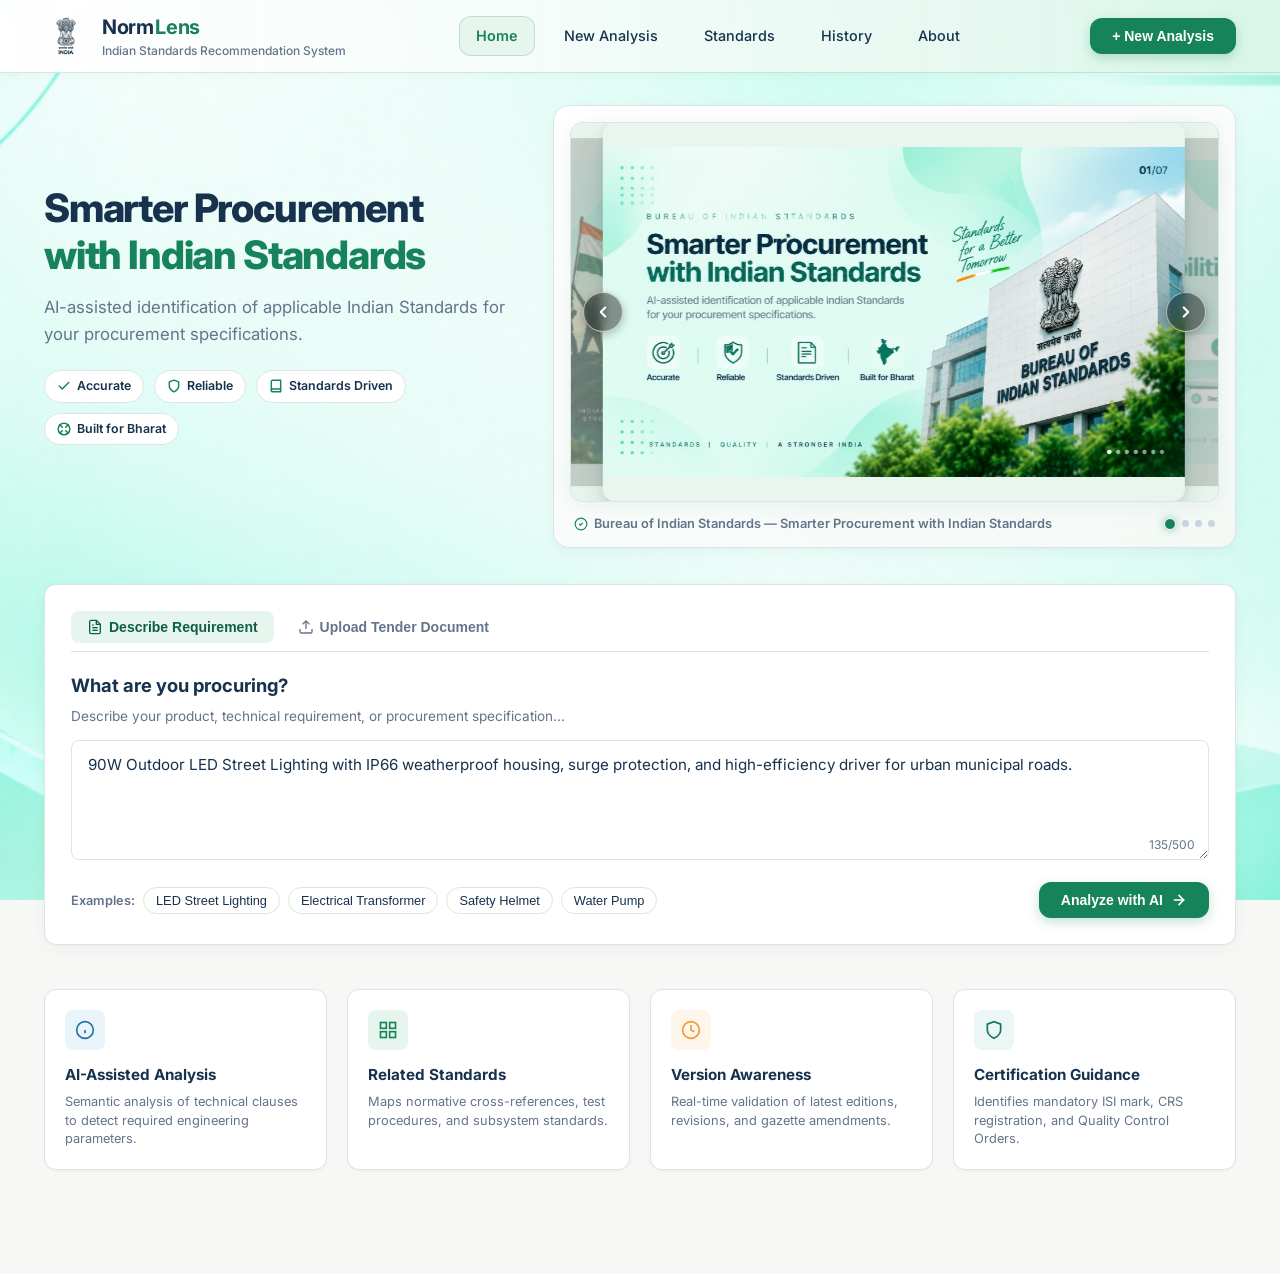
==== commit 89ce5f9c: "Fix exact citation priority, deduplicate gaps, implement domain-aware fixer, and finalize dynamic fr" ====
--- a/Frontend/index.html
+++ b/Frontend/index.html
@@ -7,7 +7,7 @@
   <link rel="preconnect" href="https://fonts.googleapis.com">
   <link rel="preconnect" href="https://fonts.gstatic.com" crossorigin>
   <link href="https://fonts.googleapis.com/css2?family=Inter:wght@400;500;600;700;800&display=swap" rel="stylesheet">
-  <link rel="stylesheet" href="styles.css?v=3">
+  <link rel="stylesheet" href="styles.css">
 </head>
 <body>
 
@@ -61,7 +61,7 @@
             <span class="green-text">with Indian Standards</span>
           </h1>
           <p class="hero-subheading">
-            Find the exact Indian Standards for your purchase orders in seconds.
+            AI-assisted identification of applicable Indian Standards for your procurement specifications.
           </p>
 
           <div class="trust-badges-row">
@@ -157,7 +157,7 @@
           </button>
         </div>
 
-        <h2 class="card-title">What are you looking to buy?</h2>
+        <h2 class="card-title">What are you procuring?</h2>
         <p class="card-description">
           Describe your product, technical requirement, or procurement specification...
         </p>
@@ -389,20 +389,20 @@
       <!-- 4 Compact Summary Metric Cards -->
       <div class="summary-metrics-grid">
         <div class="metric-card">
-          <div class="metric-label">Standards Found</div>
-          <div class="metric-value green">8</div>
+          <div class="metric-label">Verified Recommendations</div>
+          <div class="metric-value green" id="metricStandardsFound">0</div>
         </div>
         <div class="metric-card">
           <div class="metric-label">Related Standards</div>
-          <div class="metric-value blue">14</div>
+          <div class="metric-value blue" id="metricRelatedStandards">0</div>
         </div>
         <div class="metric-card">
           <div class="metric-label">Version Status</div>
-          <div class="metric-value" style="font-size: 1.25rem;">Current</div>
+          <div class="metric-value" style="font-size: 1.25rem;" id="metricVersionStatus">-</div>
         </div>
         <div class="metric-card">
           <div class="metric-label">Certification</div>
-          <div class="metric-value green" style="font-size: 1.25rem;">Applicable</div>
+          <div class="metric-value green" style="font-size: 1.25rem;" id="metricCertification">-</div>
         </div>
       </div>
 
@@ -463,7 +463,7 @@
           <div class="section-subtext">Normative references and allied safety testing hierarchy</div>
         </div>
 
-        <div class="standards-diagram-wrap">
+        <div class="standards-diagram-wrap" id="dynamicStandardsGraph">
           <div class="node-box primary">
             IS 10322 (Part 5/Sec 3)
             <div style="font-size: 0.7rem; font-weight: 500;">Main Luminaire Standard</div>
@@ -492,7 +492,7 @@
 
           <div style="margin-top: 18px;">
             <button class="btn-outline" style="font-size: 0.8rem; padding: 6px 14px;" data-navigate="standards">
-              View Related Standards (14)
+              View Related Standards
             </button>
           </div>
         </div>
@@ -508,7 +508,7 @@
           <div class="section-subtext">Chronological gazette revisions and current enforceability timeline</div>
         </div>
 
-        <div class="horizontal-version-timeline">
+        <div class="horizontal-version-timeline" id="versionTimelineContainer">
           <div class="timeline-connector-bar"></div>
           
           <div class="timeline-milestone">
@@ -547,7 +547,7 @@
           <div class="section-subtext">Statutory conformity assessment schemes for public procurement</div>
         </div>
 
-        <div class="cert-guidance-list">
+        <div class="cert-guidance-list" id="certificationGuidanceContainer">
           <div class="cert-item-card">
             <div class="cert-name">BIS Product Certification</div>
             <div class="cert-status applicable">● Applicable (ISI Scheme I)</div>
@@ -665,7 +665,7 @@
             <tr>
               <th>Requirement</th>
               <th>Date</th>
-              <th>Standards Found</th>
+              <th>Verified Recommendations</th>
               <th>Status</th>
               <th>Action</th>
             </tr>
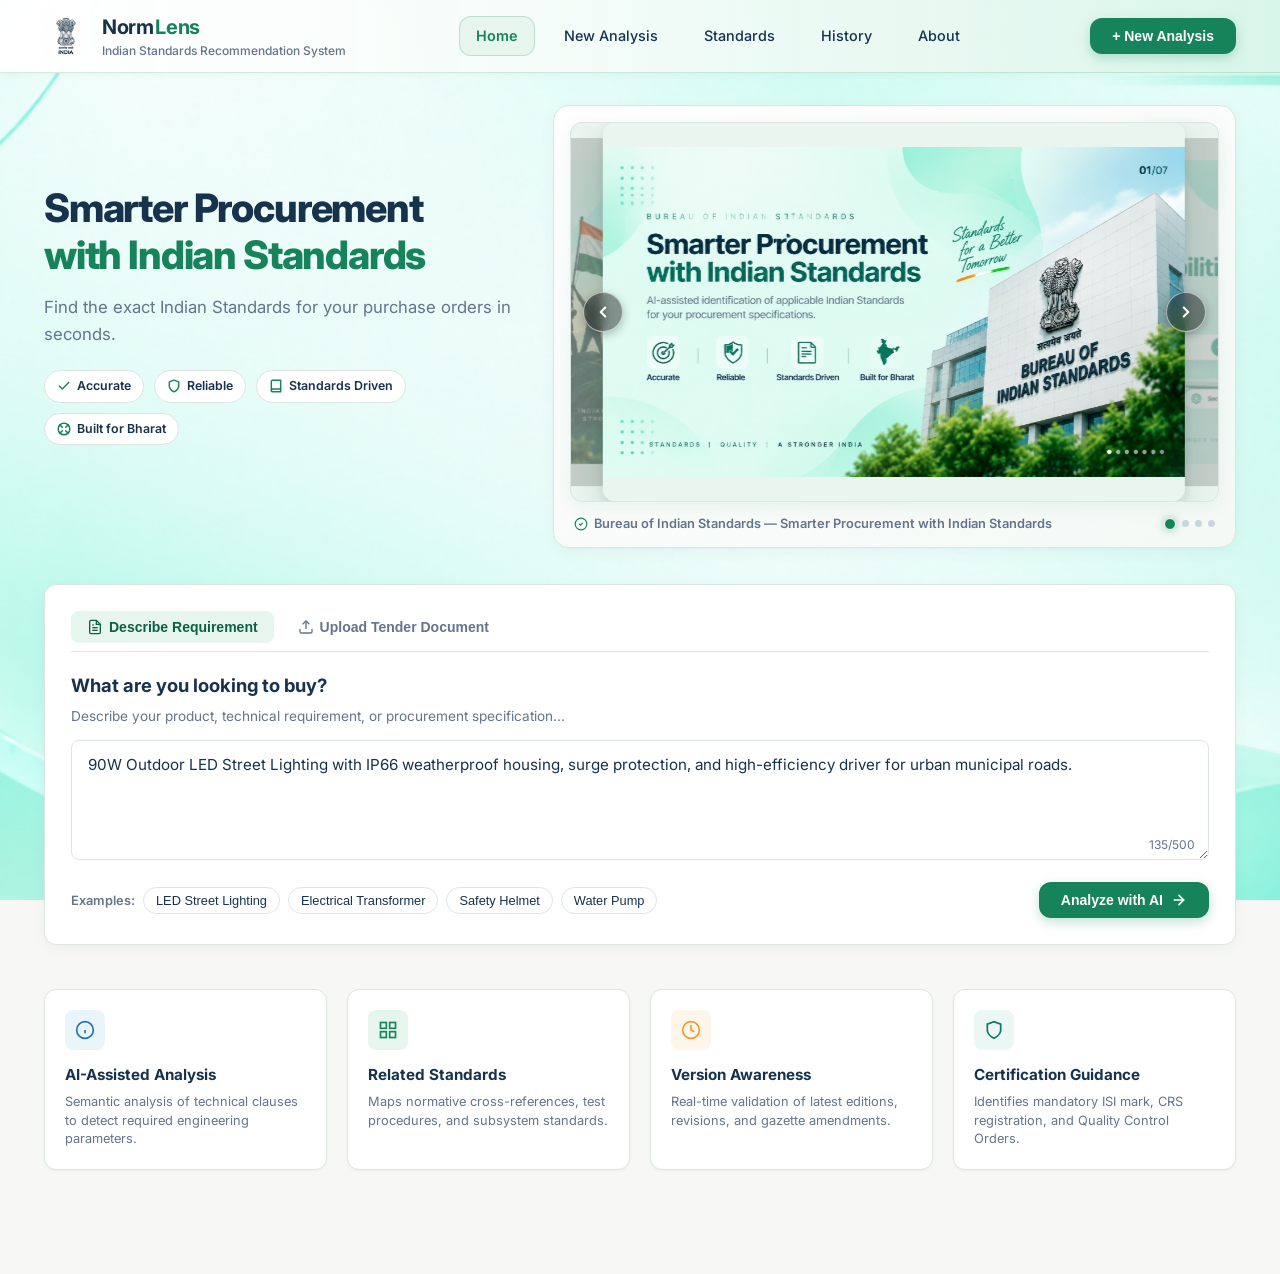
==== commit 842ff469: "Restore teammate text changes" ====
--- a/Frontend/index.html
+++ b/Frontend/index.html
@@ -61,7 +61,7 @@
             <span class="green-text">with Indian Standards</span>
           </h1>
           <p class="hero-subheading">
-            AI-assisted identification of applicable Indian Standards for your procurement specifications.
+            Find the exact Indian Standards for your purchase orders in seconds.
           </p>
 
           <div class="trust-badges-row">
@@ -157,7 +157,7 @@
           </button>
         </div>
 
-        <h2 class="card-title">What are you procuring?</h2>
+        <h2 class="card-title">What are you looking to buy?</h2>
         <p class="card-description">
           Describe your product, technical requirement, or procurement specification...
         </p>
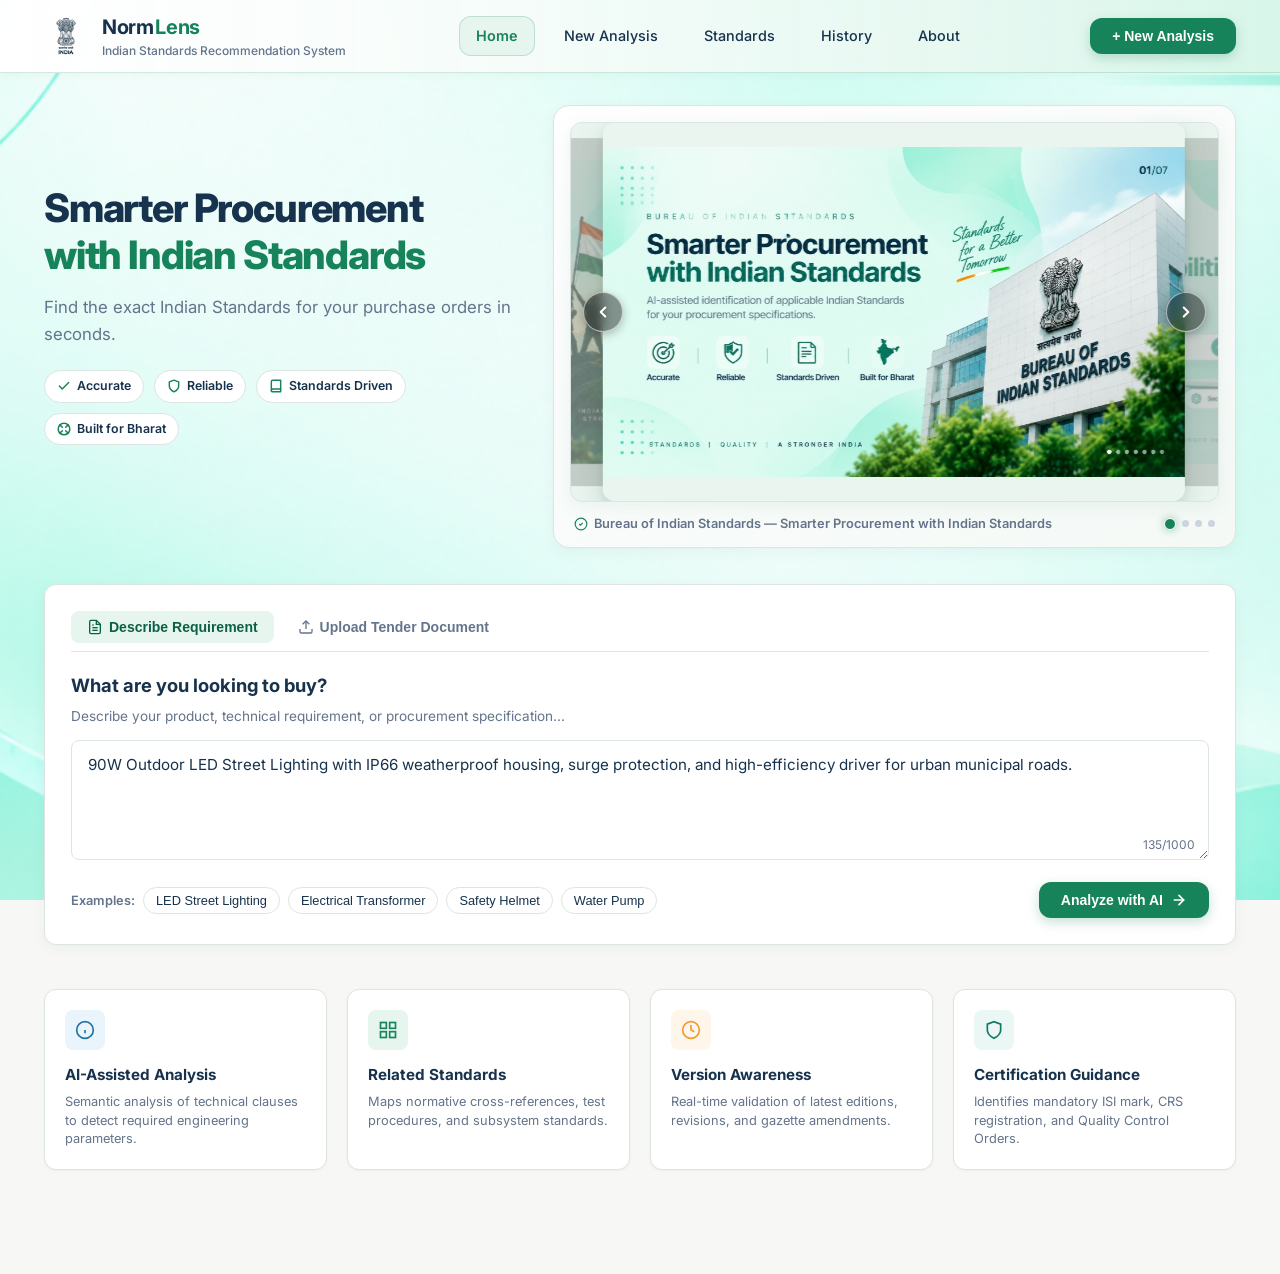
==== commit d4cccea6: "feat(frontend): increase input character limit to 1000" ====
--- a/Frontend/index.html
+++ b/Frontend/index.html
@@ -168,9 +168,9 @@
             <textarea 
               id="mainRequirementInput" 
               class="procure-textarea" 
-              maxlength="500" 
+              maxlength="1000" 
               placeholder="e.g., Procurement of 90W Outdoor LED Street Lighting fixtures with IP66 protection, surge endurance, and electronic drivers for urban road safety..."></textarea>
-            <span class="char-counter" id="mainCharCounter">0/500</span>
+            <span class="char-counter" id="mainCharCounter">0/1000</span>
           </div>
         </div>
 
@@ -293,9 +293,9 @@
             <textarea 
               id="newAnalysisInput" 
               class="procure-textarea" 
-              maxlength="500" 
+              maxlength="1000" 
               placeholder="Describe your product, technical requirement, or procurement specification..."></textarea>
-            <span class="char-counter" id="newAnalysisCharCounter">0/500</span>
+            <span class="char-counter" id="newAnalysisCharCounter">0/1000</span>
           </div>
         </div>
 
--- a/Frontend/styles.css
+++ b/Frontend/styles.css
@@ -1517,6 +1517,7 @@
 
 /* Section 4: Related Standards Diagram */
 .standards-diagram-wrap {
+  overflow-x: auto;
   background: var(--main-bg);
   border: 1px solid var(--border-color);
   border-radius: var(--radius-sm);
@@ -1759,6 +1760,7 @@
 }
 
 .standards-table-card {
+  overflow-x: auto;
   background: #FFFFFF;
   border: 1px solid var(--border-color);
   border-radius: var(--radius-md);
@@ -1923,7 +1925,7 @@
   }
 }
 
-@media (max-width: 640px) {
+@media (max-width: 850px) {
   .header-container {
     flex-direction: column;
     align-items: flex-start;
